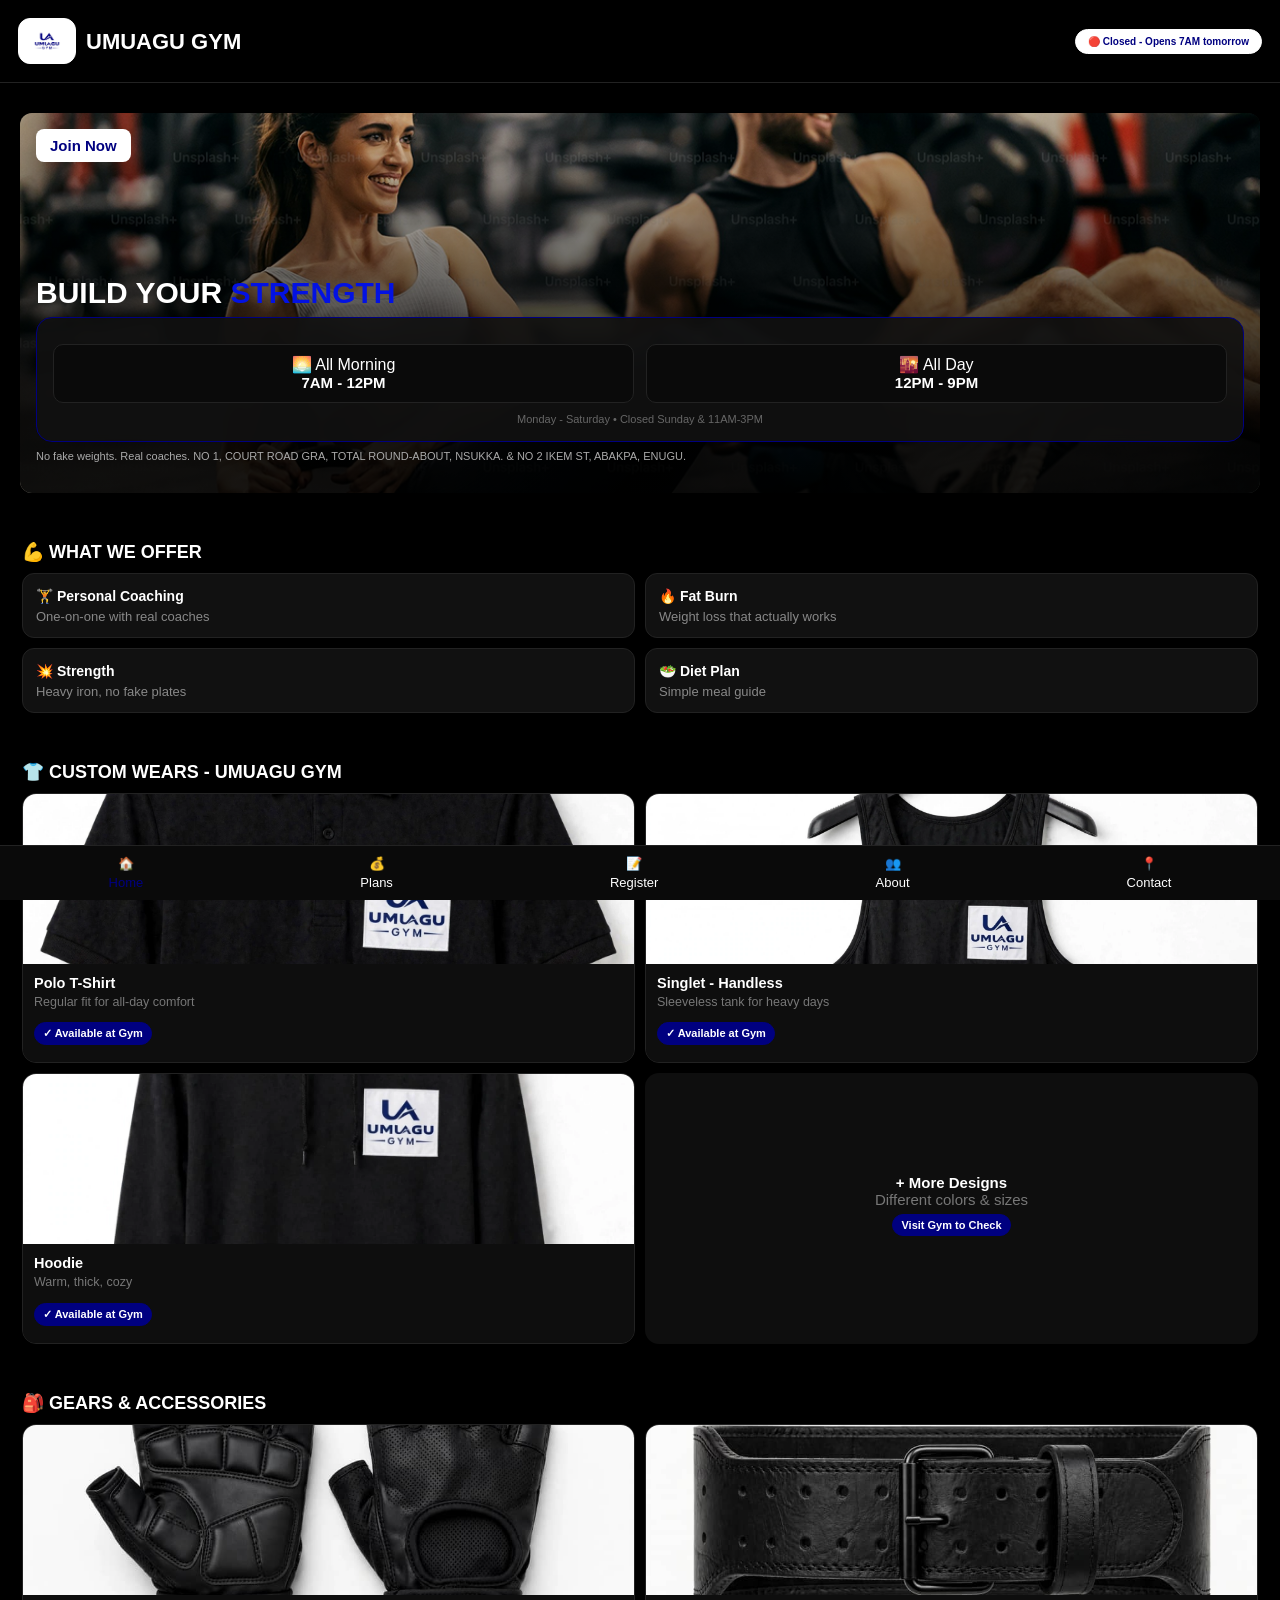
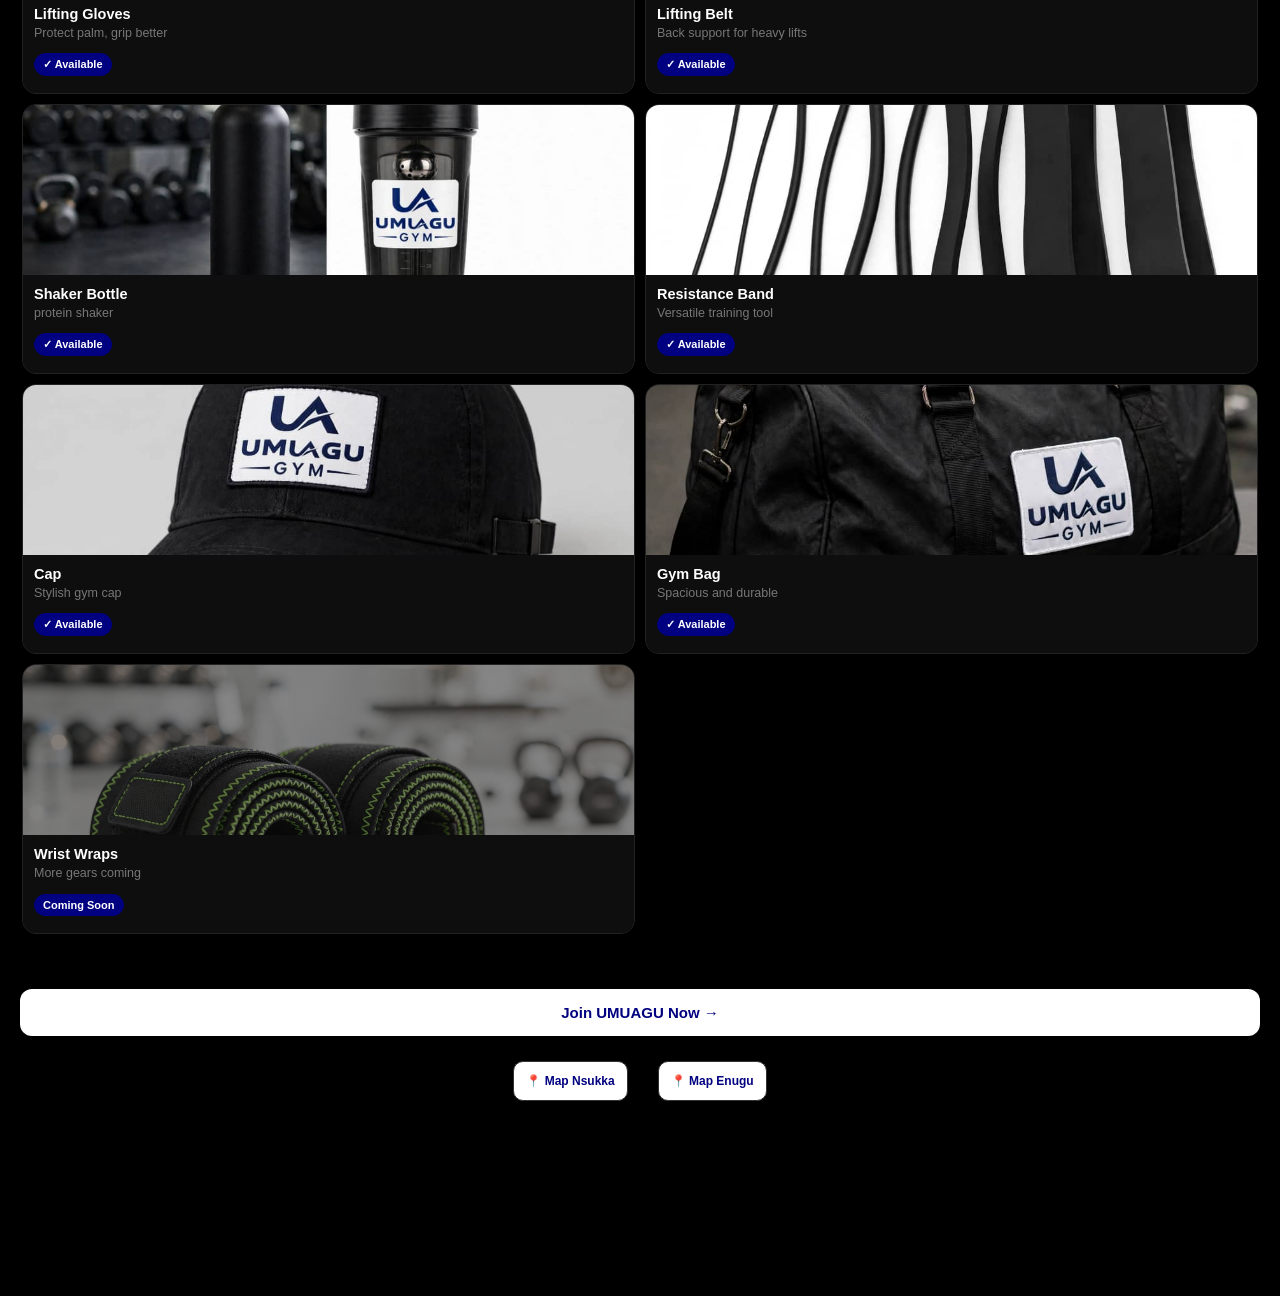
==== index.html @ 59342677 "html" ====
<!-- index.html -->

<!DOCTYPE html>
<html lang="en">
<head><meta charset="UTF-8"><meta name="viewport" content="width=device-width, initial-scale=1.0">
<title>UMUAGU GYM - Nsukka</title>
  <!-- Your own CSS - DON'T REMOVE IT -->
  <link rel="stylesheet" href="styles.css">

  <!-- This one is for the original logos - ADD THIS -->
  <link rel="stylesheet" href="https://cdnjs.cloudflare.com/ajax/libs/font-awesome/6.5.0/css/all.min.css">
</head>
<body>
<header><div style="display: flex; gap: 10px; flex-wrap: wrap;">
  <div class="logo">
    <img src="images/logo.png" alt="Umuagu Gym">
  </div>
  
  <h2 class="logo-text" style="margin-top: 11px;">UMUAGU GYM</h2>
 
  </div>
  <div id="openStatus" class="open-badge open">checking...</div>
</header>

<div id="home" class="page active">

  <div class="hero-old">
    <video autoplay muted loop playsinline poster="images/hero.png">
        <source src="images/hero.mp4"  type="video/mp4">
        Your browser does not support the video tag.
    </video>
    <div class="hero-overlay">
      <div class="top-bar">

        <button class="btn-join-small" onclick="showPage('register', document.querySelector(`.bottom-nav button[onclick*='register']`))">Join Now</button>
      </div>
      <div>
        <h1 style="font-size:30px;line-height:0.95;margin:0">BUILD YOUR <span style="color:#0312e2">STRENGTH</span></h1>
        <div class="card time-card" style="margin:10px 0 0 0;background:rgba(17,17,17,0.9);backdrop-filter:blur(4px)"><div class="time-row"><div>🌅 All Morning<br><b>7AM - 12PM</b></div><div>🌇 All Day<br><b>12PM - 9PM</b></div></div><div class="time-note">Monday - Saturday • Closed Sunday & 11AM-3PM</div></div>
        <p class="muted" style="font-size:11px;margin-top:8px;color:#aaa">No fake weights. Real coaches. NO 1, COURT ROAD GRA, TOTAL ROUND-ABOUT, NSUKKA. & NO 2 IKEM ST, ABAKPA, ENUGU.</p>
      </div>
    </div>
  </div>

  <div class="section">
    <h2>💪 WHAT WE OFFER</h2>
    <div class="offer-grid">
      <div class="offer-card"><b>🏋️ Personal Coaching</b><p>One-on-one with real coaches</p></div>
      <div class="offer-card"><b>🔥 Fat Burn</b><p>Weight loss that actually works</p></div>
      <div class="offer-card"><b>💥 Strength</b><p>Heavy iron, no fake plates</p></div>
      <div class="offer-card"><b>🥗 Diet Plan</b><p>Simple meal guide</p></div>
    </div>
  </div>

  <div class="section">
    <h2>👕 CUSTOM WEARS - UMUAGU GYM</h2>
    <div class="shop-grid">
      <div class="shop-card"><img src="images/polo.png"><div class="info"><b>Polo T-Shirt</b><p>Regular fit for all-day comfort</p><span class="badge">✓ Available at Gym</span></div></div>
      <div class="shop-card"><img src="images/singlet.png"><div class="info"><b>Singlet - Handless</b><p>Sleeveless tank for heavy days</p><span class="badge">✓ Available at Gym</span></div></div>
      <div class="shop-card"><img src="images/hoodie.png"><div class="info"><b>Hoodie</b><p>Warm, thick, cozy</p><span class="badge">✓ Available at Gym</span></div></div>
      <div class="shop-card-more" style="background:#0e0e0e;  border-radius: 14px !important; font-size: 15px !important;
  color: #777 !important; display:flex;align-items:center;justify-content:center"><div class="info" style="text-align:center"><b style="color:#fff">+ More Designs</b><p>Different colors & sizes</p><span class="badge">Visit Gym to Check</span></div></div>
    </div>
  </div>

  <div class="section">
    <h2>🎒 GEARS & ACCESSORIES</h2>
    <div class="shop-grid">
      <div class="shop-card"><img src="images/gloves.png"><div class="info"><b>Lifting Gloves</b><p>Protect palm, grip better</p><span class="badge">✓ Available</span></div></div>
      <div class="shop-card"><img src="images/belt.png"><div class="info"><b>Lifting Belt</b><p>Back support for heavy lifts</p><span class="badge">✓ Available</span></div></div>
      <div class="shop-card"><img src="images/shakers.png"><div class="info"><b>Shaker Bottle</b><p>protein shaker</p><span class="badge">✓ Available</span></div></div>
           <div class="shop-card"><img src="images/resistanceband.png"><div class="info"><b>Resistance Band</b><p>Versatile training tool</p><span class="badge">✓ Available</span></div></div>
           <div class="shop-card"><img src="images/cap.png"><div class="info"><b>Cap</b><p>Stylish gym cap</p><span class="badge">✓ Available</span></div></div>
           <div class="shop-card"><img src="images/bag.png"><div class="info"><b>Gym Bag</b><p>Spacious and durable</p><span class="badge">✓ Available</span></div></div>
      <div class="shop-card"><img src="images/band.png" style="opacity:0.5"><div class="info"><b>Wrist Wraps</b><p>More gears coming</p><span class="badge">Coming Soon</span></div></div>
    </div>
  </div>

  <div style="display:flex;flex-direction:column;gap:10px;margin:25px 0">
    <button class="btn" onclick="showPage('register', document.querySelector(`.bottom-nav button[onclick*='register']`))" style="width:100%;padding:15px;font-size:15px;border-radius:12px">Join UMUAGU Now →</button>
   <div style="display: flex; justify-content: center; gap: 30px;">
    <button href="https://maps.app.goo.gl/bZsiEr8pqobbHiCG6" target="_blank" style="background:#fff;border:1.5px solid #333;color:#000080;padding:12px;border-radius:10px;font-weight:700;text-decoration:none;text-align:center;font-size:12px">📍 Map Nsukka</button>
      <button href="https://maps.app.goo.gl/U7UKiQnFD1PCKkfg8" target="_blank" style="background:#fff;border:1.5px solid #333;color: #000080;;padding:12px;border-radius:10px;font-weight:700;text-decoration:none;text-align:center;font-size:12px">📍 Map Enugu</button>
  </div>
  </div>
</div>

<div id="plans" class="page">
 <h2>CHOOSE YOUR <span class="neon">PLAN</span></h2>
 <p class="muted-sm">Open 7AM-9PM daily</p>

 <!-- BRANCH TOGGLE -->
 <div style="display:flex;gap:8px;margin:10px 0">
   <button type="button" id="btnBranchNsukka" onclick="switchPlanBranch('Nsukka')" style="flex:1;padding:12px;border-radius:10px;border:1.5px solid #000080;background:#fff;color:#000080;font-weight:900">📍 NSUKKA</button>
   <button type="button" id="btnBranchEnugu" onclick="switchPlanBranch('Enugu')" style="flex:1;padding:12px;border-radius:10px;border:1.5px solid #333;background:#111;color:#fff;font-weight:900">📍 ENUGU</button>
 </div>

 <div id="planList"></div>
</div>

<div id="register" class="page">
  <h2 class="neon">GYM REGISTRATION</h2>
  <div class="card time-card small"><b>⏰ Open: 7AM-8PM Daily</b></div>
<form id="gymForm" onsubmit="return validateForm(event)" novalidate>
    <label>PROFILE PICTURE (Face) *</label>
    <div id="profileBox" style="border:2px dashed #333;border-radius:12px;padding:12px;text-align:center;background:#111">
  <div id="profileLabel" style="margin-bottom:8px;color:#aaa">📸 Profile Photo for ID Card</div>
  <img id="profilePreview" src="" style="display:none;width:90px;height:90px;border-radius:50%;object-fit:cover;border:2px solid #fff;margin:0 auto 10px">
  <video id="camPreview" autoplay playsinline style="display:none;width:100%;max-width:260px;border-radius:12px;margin:0 auto 10px"></video>
  <canvas id="camCanvas" style="display:none"></canvas>
  
  <div style="display:flex;gap:8px;justify-content:center;flex-wrap:wrap">
    <label for="profilePic" style="background:#222;border:1px solid #444;padding:8px 12px;border-radius:8px;cursor:pointer;font-size:13px;color:#fff">📁 Upload</label>
    <button type="button" id="btnOpenCam" onclick="openCamera()" style="background:#222;border:1px solid #444;padding:8px 12px;border-radius:8px;font-size:13px;color:#fff">📷 Camera</button>
    <button type="button" id="btnCapture" onclick="capturePhoto()" style="display:none;background:#fff;color:#000;padding:8px 12px;border-radius:8px;font-weight:800;border:none">✅ Capture</button>
    <button type="button" id="btnCloseCam" onclick="closeCamera()" style="display:none;background:#333;color:#fff;padding:8px 12px;border-radius:8px;border:none">✖ Close</button>
  </div>
  <div id="profileName" style="margin-top:8px;font-size:12px;color:#fff"></div>
  <input type="file" id="profilePic" accept="image/*" style="display:none" onchange="profilePicked(this)">
</div>
    <label>FULL NAME *</label><input type="text" id="fullName" placeholder="Alex Morgan" required>
    <label>PHONE (WhatsApp) *</label><input type="tel" id="phone" placeholder="081..." required>
    <label>EMAIL (for reminder) *</label><input type="email" id="email" placeholder="alex@gmail.com" required>
     <label>Branch *</label>
<select id="branch" required onchange="updatePlanOptions()"><option value="">Select branch</option><option>Nsukka</option><option>Enugu</option></select>
    
    <div id="profileName" style="color:#a6ff00;font-size:12px;margin-top:-10px;margin-bottom:14px"></div>
    <label>PREFERRED SESSION *</label>
    <select id="session" required><option value="">When will you train?</option><option>Morning 7AM-11AM</option><option>Evening 3PM-8PM</option><option>Anytime</option></select>
   <label>PLAN *</label>
<select id="planSelect" required onchange="selectedPlan=this.value; updateAmount()"><option value="">Select branch first</option></select>
    <label>GOAL *</label><textarea id="goal" placeholder="Build strength..." required></textarea>

    <label>PAYMENT METHOD *</label>
    <div class="pay-options">
      <label class="pay-card active" id="cardGym"><input type="radio" name="pay" value="later" checked onchange="togglePay()"><span>🏦</span><b>Pay at Gym</b><small>Cash at reception</small></label>
      <label class="pay-card" id="cardNow"><input type="radio" name="pay" value="now" onchange="togglePay()"><span>💳</span><b>Pay Immediately</b><small>Transfer & upload receipt</small></label>
    </div>


    <div id="payNowBox" style="display:none" class="card pay-box">
      <b style="color:#9aa0c0">Bank Details for Transfer</b><br>
      Bank: Moniepoint MFB<br>Account: 7060495410<br>Name: Solidbody Apparel Ltd<br>Amount: <span id="showAmount">Check Beside plan for Amount</span><br><br>
      <label>UPLOAD RECEIPT *</label>
      <div class="upload-area" onclick="document.getElementById('receipt').click()">
        <input type="file" id="receipt" accept="image/*,.pdf" hidden onchange="filePicked(this)">
        <div id="uploadLabel">📤 UPLOAD RECEIPT<br><small>JPG, PNG, PDF • Max 5MB</small></div>
      </div>
      <div id="fileName" style="color:#a6ff00;font-size:12px;margin-top:6px"></div>
    </div>

    <p id="errorMsg" style="display:none;color:#ff4d4d;font-size:13px">⚠️ Fill all fields oo</p>
    <button type="submit" class="btn">SUBMIT REGISTRATION</button>
    <p class="tiny">All fields must be filled to register</p>
  </form>
</div>


<div id="about" class="page">
  <h2 class="neon">ABOUT US</h2>

  <!-- HERO -->
  <div class="about-hero-full">
        <video autoplay muted loop playsinline poster="images/hero_member.png">
        <source src="images/group.mp4"  type="video/mp4">
        Your browser does not support the video tag.
    </video>
    <div class="about-hero-overlay">
      <h1>WE ARE NOT A <span>REGULAR GYM</span></h1>
      <p>Court Road GRA, Total Round-about, Nsukka. & Ikem St, Abakpa, Enugu, we built Umuagu with one rule: No fake weights, real results.</p>
    </div>
  </div>

  <!-- STORY + HOURS -->
  <div class="card time-card">
    <h3>🕒 OPENING HOURS</h3>
    <div class="time-row" style="margin-top:10px">
      <div><small>14 HOURS</small><br><b>7AM - 9PM</b></div>
    </div>
    <div class="time-note">Monday - Saturday • Closed Sunday </div>
  </div>

  <div class="card story-card" style="margin-top: 50px; margin-bottom: 50px;">
    <div class="label">01 / OUR STORY</div>
    <h3>WHY WE STARTED A GYM</h3>
    <p class="about-text">UMUAGU started 2021. We see that many gyms use fake plates, coaches press their phone during sessions. So we created our own corner - heavy iron, real coaches watchimg your form, community that push you. From student to businessman, everybody trains together.</p>
    <div class="about-mini-gallery">
      <img src="images/members2.png">
      <img src="images/members.png">
    </div>
  </div>

  <div class="hero-img">       <video autoplay muted loop playsinline poster="images/group.png">
        <source src="images/hero_member.mp4"  type="video/mp4">
        Your browser does not support the video tag.
    </video></div>

  <!-- STATS - people fit scroll -->
  <div class="stats-grid">
    <div class="stat-box"><b>50+</b><span>Active Members</span></div>
    <div class="stat-box"><b>4</b><span>Years Running</span></div>
    <div class="stat-box"><b>2</b><span>Real Coaches</span></div>
    <div class="stat-box"><b>100%</b><span>Real Plates Only</span></div>
  </div>

  <!-- WHAT MAKES US DIFFERENT -->
  <div class="card dark">
    <div class="label">02 / WHY PEOPLE TRUST US</div>
    <h3>WHAT MAKES UMUAGU DIFFERENT</h3>
    <div class="diff-grid">
      <div class="diff"><b>🏋️ No Fake Weights</b><p>All KGs are real KGs. What you lift is what you lift.</p></div>
      <div class="diff"><b>👊 Real Coaching</b><p>Coach pay attention to you and what you need.</p></div>
      <div class="diff"><b>⏰ Built for Hustlers</b><p>Morning to Evening sessions, Anytime.</p></div>
      <div class="diff"><b>👕 Community</b><p>We do things together.</p></div>
    </div>
  </div>

  <!-- COACHING SECTION -->
  <div class="card">
    <div class="label">03 / COACHING</div>
    <h3>COACHES WEY DEY FOR YOU</h3>
    <p class="about-text"> One-on-one guidance, fat burn plan, strength plan, diet guide that follow Nsukka / Enugu food - not imported diet you wouldnt be able to afford.</p>
    <div class="coach-tags"><span>Personal Coaching</span><span>Fat Loss</span><span>Strength</span><span>Diet Plan</span></div>
  </div>

  <!-- CORE VALUES & MISSION -->
  <div class="card dark">
    <div class="label">04 / CORE VALUES & MISSION</div>
    <h3>MAKE YOU THE BEST VERSION OF YOURSELF</h3>
    <p class="about-text light">Our mission is not to be biggest gym for Nigeria. It is to make every person that enters Umuagu to go stronger, disciplined - body and mindset. Discipline. Real Work. No Excuse.</p>
    <div class="values">
      <div><b>01</b> Discipline</div>
      <div><b>02</b> Real Work</div>
      <div><b>03</b> Brotherhood</div>
    </div>
    <button class="btn-join-about" onclick="showPage('register', document.querySelector(`.bottom-nav button[onclick*='register']`))">Join Umuagu Now →</button>
  </div>

  <div style="display: flex; justify-content: center; gap: 30px;">
    <a href="https://maps.app.goo.gl/bZsiEr8pqobbHiCG6" target="_blank" class="map-btn">📍MAP Nsukka</a>
     <a href="https://maps.app.goo.gl/U7UKiQnFD1PCKkfg8" target="_blank" class="map-btn">📍MAP Enugu</a>
  </div>
</div>

<div id="contact" class="page">
  <h2 class="neon">CONTACT US</h2>
  
  <div class="card time-card">
    <h3>📍 Visit Us</h3>
    <p>NO 1, COURT ROAD GRA, TOTAL ROUND-ABOUT, NSUKKA  & NO 2 IKEM ST, ABAKPA, ENUGU</p>
    <div class="time-row">
      <div>🌅 <b>7AM-8PM</b></div>
      <div><b>Excluding Sundays</b></div>
    </div>
  </div>

  <!-- ALL CONTACT + SOCIALS - BIG SQUARE BOXES -->
  <div class="socials-section">
    <div class="social-grid">

      <!-- CALL - Main Call Logo -->
      <a href="tel:09015652929" class="social-box call">
        <i class="fa-solid fa-phone"></i>
        <span>CALL</span>
      </a>

      <!-- WHATSAPP - Main WhatsApp Logo -->
      <a href="https://wa.me/09015652929" target="_blank" class="social-box whatsapp">
        <i class="fa-brands fa-whatsapp"></i>
        <span>WHATSAPP</span>
      </a>

      <!-- FACEBOOK - Main Facebook Logo -->
      <a href="https://www.facebook.com/share/1CK9Y1FRqJ/?mibextid=wwXIfr" target="_blank" class="social-box facebook">
        <i class="fa-brands fa-facebook-f"></i>
        <span>FACEBOOK</span>
      </a>

      <!-- INSTAGRAM - Main Instagram Logo -->
      <a href="https://www.instagram.com/umuagu_gym?dlrf=YWpmN2luNGhlZ2V6&utm_source=qr" target="_blank" class="social-box instagram">
        <i class="fa-brands fa-instagram"></i>
        <span>INSTAGRAM</span>
      </a>

      <!-- TIKTOK - Main TikTok Logo -->
      <a href="https://www.tiktok.com/@umuagu.gym?_r=1&_t=ZG-9B6dTLWcpQP" target="_blank" class="social-box tiktok">
        <i class="fa-brands fa-tiktok"></i>
        <span>TIKTOK</span>
      </a>

      <!-- YOUTUBE - Main Youtube Logo -->
      <a href="https://www.threads.com/@umuagu_gym?igshid=NTc4MTIwNjQ2YQ==" target="_blank" class="social-box youtube">
        <i class="fa-brands fa-threads"></i>
        <span>THREADS</span>
      </a>

      <!-- MAP - Main Map Logo -->
      <a href="https://maps.app.goo.gl/bZsiEr8pqobbHiCG6" target="_blank" class="social-box map">
        <i class="fa-solid fa-location-dot"></i>
        <span>MAP NSUKKA</span>
      </a>

      <a href="https://maps.app.goo.gl/U7UKiQnFD1PCKkfg8" target="_blank" class="social-box map">
        <i class="fa-solid fa-location-dot"></i>
        <span>MAP ENUGU</span>
      </a>
    </div>
  </div>

</div>

<div class="bottom-nav">
  <button class="active" onclick="showPage('home',this)">🏠<span>Home</span></button>
  <button onclick="showPage('plans',this)">💰<span>Plans</span></button>
  <button onclick="showPage('register',this)">📝<span>Register</span></button>
  <button onclick="showPage('about',this)">👥<span>About</span></button>
  <button onclick="showPage('contact',this)">📍<span>Contact</span></button>
</div>
<script src="script.js"></script>
</body>
</html>
---- styles.css ----
/* styles.css - UMUAGU GYM - BLUE LOGO THEME */

:root{
  --bg:#000000;
  --card:#111111;
  --logo-blue:#000080;
  --neon:#000080;
  --neon-dark:#000060; 
  --neon-glow: rgba(0, 0, 128, 0.3);
  --text:#ffffff;
  --muted:#9aa0c0;
  --btn-bg:#ffffff;
  --btn-text:#000080;
}
*{margin:0;padding:0;box-sizing:border-box;font-family:Inter,sans-serif}
body{background:var(--bg);color:var(--text);padding-bottom:80px}
header{padding:18px;display:flex;justify-content:space-between;align-items:center;position:sticky;top:0;background:var(--bg);z-index:10;border-bottom:1px solid #222}
.logo-text{font-weight:900;color:var(--text);font-size:22px}
.logo{
  display:flex;
  align-items:center;
  background:#ffffff;
  padding:6px 12px;
  border-radius:12px;
  border:1px solid #ffffff;
}
.logo img{
  height:32px;
  width:auto;
  display:block;
  object-fit:contain;
}
.open-badge{
  font-size:10px;
  font-weight:800;
  padding:6px 12px;
  border-radius:20px;
  background:#ffffff !important;
  border:1px solid #ffffff !important;
  color:var(--logo-blue) !important;
}
.open-badge.open{color:var(--logo-blue) !important;border-color:#ffffff !important;background:#ffffff !important}
.open-badge.closed{color:#ff4d4d !important;border-color:#ffffff !important;background:#ffffff !important}
.neon{color:var(--text)}.muted{color:var(--muted);font-size:14px;margin-bottom:15px}.muted-sm{color:var(--muted);font-size:13px;margin-bottom:15px}
.page{display:none;padding:20px;animation:fade.3s}.page.active{display:block}
.hero h1{font-size:42px;font-weight:900;margin:20px 0 10px}.hero h1 span{color:var(--logo-blue)}
.small-neon{color:var(--logo-blue);font-size:12px;letter-spacing:2px;font-weight:700}
.hero-img{width:100%;height:220px;border-radius:16px;overflow:hidden;margin:15px 0;border:1px solid #222}.hero-img img{width:100%;height:100%;object-fit:cover}
.btn{
  display:block;
  width:100%;
  background:var(--btn-bg) !important;
  color:var(--btn-text) !important;
  padding:16px;
  text-align:center;
  border-radius:12px;
  font-weight:800;
  text-decoration:none;
  margin:15px 0;
  border:none;
  font-size:16px;
  cursor:pointer
}
.btn.outline{background:transparent !important;border:1.5px solid var(--logo-blue) !important;color:var(--logo-blue) !important}
.card{background:var(--card);border-radius:16px;padding:16px;margin:12px 0;border:1px solid #222}
.time-card{border:1.5px solid var(--logo-blue);background:#0a0a1a}.time-card.small{padding:12px;font-size:13px}
.time-row{display:flex;justify-content:space-between;gap:10px;text-align:center}.time-row div{flex:1;background:#1a1e26;padding:10px;border-radius:10px}
.time-note{text-align:center;color:var(--muted);font-size:11px;margin-top:10px}
.price{font-size:22px;font-weight:800;color:var(--muted);margin:8px 0}.badge{background:#ffffff;color:var(--logo-blue);font-size:10px;padding:3px 8px;border-radius:20px;font-weight:800;display:inline-block;margin-bottom:6px}
.plan-card{border:1.5px solid #2a2e38;cursor:pointer}.plan-card.selected{border-color:var(--logo-blue);box-shadow:0 0 15px var(--neon-glow)}
input,select,textarea{width:100%;background:#0f1115;border:1.5px solid #2a2e38;border-radius:12px;padding:14px;color:#fff;margin:8px 0 14px;outline:none}
input:focus,select:focus,textarea:focus{border-color:var(--logo-blue)} label{font-size:12px;color:var(--muted);font-weight:600}
.pay-options{display:flex;gap:10px;margin:8px 0 14px}
.pay-card{flex:1;background:#1a1e26;border:1.5px solid #2a2e38;border-radius:12px;padding:14px;cursor:pointer;display:flex;flex-direction:column;gap:4px}
.pay-card b{color:#fff;font-size:14px}.pay-card.active{border-color:var(--logo-blue);background:#0a0a1a;box-shadow:0 0 10px var(--neon-glow)}
.pay-card input{display:none}
.pay-box{border:1.5px solid var(--logo-blue);background:#0a0a1a}
.upload-area{border:2px dashed var(--logo-blue);border-radius:12px;padding:18px;text-align:center;cursor:pointer;background:#0f1115}
.tiny{text-align:center;color:var(--muted);font-size:11px}.about-text{color:var(--muted);font-size:13px}
.bottom-nav{position:fixed;bottom:0;left:0;right:0;background:#0a0a0a;border-top:1px solid #222;display:flex;justify-content:space-around;padding:10px 0}
.bottom-nav button{background:none;border:none;color:var(--TEXT);font-size:13px;display:flex;flex-direction:column;align-items:center;gap:4px}
.bottom-nav button.active{color:var(--logo-blue)}
@keyframes fade{from{opacity:0;transform:translateY(10px)}to{opacity:1;transform:translateY(0)}}

/* ===== ADDED ONLY FOR NEW PROFILE + ADMIN CONTROLS ===== */
.upload-area img{max-width:80px;max-height:80px;border-radius:50%;object-fit:cover;border:2px solid var(--logo-blue);margin-bottom:6px}
#profileName,#fileName{font-weight:700}
.days-control{display:flex;align-items:center;gap:6px;background:#111;border:1px solid #333;border-radius:10px;padding:6px;margin:8px 0}
.days-control input{width:70px;text-align:center;background:#000;color:var(--logo-blue);font-weight:900;border:1px solid #333;border-radius:8px;padding:8px;margin:0}
.days-control button{width:36px;height:36px;border-radius:8px;border:none;font-weight:900;cursor:pointer;background:#222;color:#fff}
.icon-btn{width:36px;height:36px;border-radius:8px;border:1px solid #333;background:#111;color:#fff;cursor:pointer;font-size:16px}

/* ===== YOUR OLD FIXES BELOW - UPDATED TO BLUE ===== */
.bottom-nav{position:fixed !important;bottom:0 !important;left:0 !important;right:0 !important;width:100% !important;z-index:9999 !important;background:#0a0a0a !important;border-top:1px solid #222 !important}
#home{padding-bottom:90px !important;overflow-x:hidden !important}
#home .hero-old {
  width: 100%;
  height: 100vh; /* or your old hero height */
  overflow: hidden;
  position: relative;
}

#home.hero-old video {
  width: 100%;
  height: 100%;
  object-fit: cover; /* makes video cover like background-image */
}
#home .hero-old{
  position:relative !important;
  width:100% !important;
  height:380px !important;
  border-radius:12px !important;
  overflow:hidden !important;
  background:#111 !important;
  margin:10px 0 !important
}

/* change BOTH img and video */
#home .hero-old > img,
#home .hero-old > video{
  width:100% !important;
  height:100% !important; /* fill the 380px container */
  object-fit:cover !important;
  object-position:center center !important; /* top center cuts your gym video */
  display:block !important;
  position:absolute !important; /* this makes it fill the background */
  top:0 !important;
  left:0 !important;
  z-index:0 !important;
}
#home .hero-overlay{position:absolute !important;inset:0 !important;background:linear-gradient(to bottom, rgba(0,0,0,0.1) 0%, rgba(0,0,0,0.9) 80%) !important;padding:16px !important;display:flex !important;flex-direction:column !important;justify-content:space-between !important}
#home .top-bar{display:flex !important;justify-content:space-between !important;align-items:center !important}
#home .btn-join-small{background:#ffffff !important;color:var(--logo-blue) !important;border:none !important;padding:8px 14px !important;border-radius:8px !important;font-weight:900 !important;font-size:15px !important}
#home .section{margin:40px 0 !important;padding:8px 2px 0 2px !important}
#home .section h2{color:var(--text) !important;font-size:18px !important;font-weight:900 !important;margin-bottom:10px !important}
#home .offer-grid{display:grid !important;grid-template-columns:1fr 1fr !important;gap:10px !important}
#home .offer-card{background:#111 !important;border:1px solid #222 !important;border-radius:12px !important;padding:13px !important}
#home .offer-card b{font-size:14px !important;color:#fff !important}
#home .offer-card p{font-size:13px !important;color:#888 !important;margin-top:4px !important}
#home .shop-grid{display:grid !important;grid-template-columns:1fr 1fr !important;gap:10px !important}
#home .shop-card{background:#111 !important;border:1px solid #222 !important;border-radius:14px !important;overflow:hidden !important;display:flex !important;flex-direction:column !important}
#home .shop-card .info{padding:11px !important;flex:1 !important}
#home .shop-card .info b{font-size:14.5px !important;display:block !important;color:#fff !important}
#home .shop-card .info p{font-size:12.5px !important;color:#777 !important;margin-top:3px !important;line-height:1.3 !important}
#home .badge{display:inline-block !important;background:var(--logo-blue) !important;color:var(--text) !important;border:1px solid var(--logo-blue) !important;padding:4px 8px !important;border-radius:20px !important;font-size:11px !important;font-weight:800 !important;margin-top:6px !important}
#about{padding-bottom:95px !important;overflow-x:hidden !important}
#about h2.neon{color:var(--text) !important;font-size:24px !important;font-weight:900 !important;margin:10px 0 16px 0 !important}
#about .card{background:#111 !important;border:1px solid #222 !important;border-radius:16px !important;padding:18px !important;margin:18px 0 !important}
#about .card.dark{background:linear-gradient(135deg,#111,#0a0a1a) !important;border:1px solid rgba(0,0,128,0.18) !important}
#about .card h3{font-size:14px !important;font-weight:900 !important;color:#fff !important;margin-bottom:8px !important;letter-spacing:0.3px !important}
#about .about-text{font-size:14.5px !important;line-height:1.7 !important;color:#888 !important}
#about .about-text.light{color:#aaa !important}
#about .label{font-size:10.5px !important;font-weight:900 !important;letter-spacing:1.5px !important;color:var(--muted)!important;margin-bottom:10px !important}
.about-hero-full{position:relative;height:360px;border-radius:16px;overflow:hidden;margin:12px 0 20px 0;background:#111;border:1px solid #222}
.about-hero-full img{width:100% !important;height:360px !important;object-fit:cover !important;object-position:top !important;display:block !important}
.about-hero-overlay{position:absolute;inset:0;background:linear-gradient(to top, rgba(0,0,0,0.95) 25%, rgba(0,0,0,0.15) 70%);padding:20px;display:flex;flex-direction:column;justify-content:flex-end}
.about-hero-overlay .eyebrow{color:var(--logo-blue);font-size:10.5px;font-weight:900;letter-spacing:2px}
.about-hero-overlay h1{font-size:28px !important;line-height:0.95;color:#fff;font-weight:900;margin:6px 0}
.about-hero-overlay h1 span{color:var(--logo-blue)}
.about-hero-overlay p{font-size:13px;color:#ccc;line-height:1.4;margin-top:6px}
#about .time-card{background:linear-gradient(135deg,#111,#0a0a1a) !important;border:1px solid rgba(0,0,128,0.22) !important;position:relative !important}
#about .time-card::before{content:"";position:absolute;top:0;left:0;width:3px;height:100%;background:var(--logo-blue)}
.time-row{display:flex;justify-content:space-between;gap:12px}
.time-row div{background:#0a0a0a;border:1px solid #222;border-radius:10px;padding:10px 14px;flex:1;text-align:center}
.time-row small{color:#666;font-size:10.5px;text-transform:uppercase;letter-spacing:1px}
.time-row b{color:#fff;font-size:15px;font-weight:900}
.time-note{font-size:11px;color:#666;margin-top:10px;text-align:center}
.about-mini-gallery{display:grid;grid-template-columns:1fr 1fr;gap:10px;margin-top:14px}
.about-mini-gallery img{width:100% !important;height:110px !important;object-fit:contain !important;background:#0a0a0a;border:1px solid #222;border-radius:12px;padding:10px;display:block !important}
.about-mini-gallery.three{grid-template-columns:1fr 1fr 1fr}
.about-mini-gallery.three img{height:90px !important}
.hero-img{width:100% !important;height:300px !important;border-radius:16px !important;overflow:hidden !important;margin:18px 0 !important;background:#111 !important;border:1px solid #222 !important}
.hero-img img{width:100% !important;height:300px !important;object-fit:cover !important;display:block !important}
.stats-grid{display:grid;grid-template-columns:1fr 1fr 1fr 1fr;gap:8px;background:#111;border:1px solid #222;border-radius:14px;padding:14px;margin:10px 0}
.stat-box{text-align:center}
.stat-box b{display:block;font-size:20px;color:var(--text);font-weight:900}
.stat-box span{font-size:10.5px;color:#777;line-height:1.2;display:block;margin-top:2px}
.diff-grid{display:grid;gap:14px;margin-top:12px}
.diff b{font-size:14px;color:#fff;display:block}
.diff p{font-size:13px;color:#777;margin-top:3px;line-height:1.4}
.coach-tags{display:flex;flex-wrap:wrap;gap:6px;margin-top:12px}
.coach-tags span{background:var(--logo-blue);border:1px solid rgba(0,0,128,0.3);color:var(--text);padding:5px 10px;border-radius:20px;font-size:11px;font-weight:800}
.values{display:flex;gap:10px;margin-top:14px}
.values div{background:#0a0a0a;border:1px solid #222;border-radius:10px;padding:10px 12px;flex:1;font-size:13px;font-weight:800;color:#fff;text-align:center}
.values div b{display:block;color:var(--muted);font-size:14px;margin-bottom:2px}
.btn-join-about{width:100%;margin-top:16px;padding:14px;border-radius:12px;background:#ffffff;color:var(--logo-blue);font-weight:900;border:none;font-size:14px}
.map-btn{background:#ffffff !important;border:none !important;color:var(--logo-blue) !important;padding:14px 28px !important;border-radius:12px !important;font-weight:900 !important;font-size:13px !important;text-decoration:none !important;display:inline-flex !important;align-items:center !important;gap:6px !important;margin-top:10px !important;box-shadow:0 4px 15px rgba(0,0,128,0.2) !important}
.about-hero-full{
  width: 100%;
  height: 100vh; /* or your old hero height */
  overflow: hidden;
  position: relative;
}

.about-hero-full video {
  width: 100%;
  height: 100%;
  object-fit: cover; /* makes video cover like background-image */
}
.about-hero-full{
  position:relative !important;
  width:100% !important;
  height:380px !important;
  border-radius:12px !important;
  overflow:hidden !important;
  background:#111 !important;
  margin:10px 0 !important
}

/* change BOTH img and video */
.about-hero-full > img,
.about-hero-full > video{
  width:100% !important;
  height:100% !important; /* fill the 380px container */
  object-fit:cover !important;
  object-position:center center !important; /* top center cuts your gym video */
  display:block !important;
  position:absolute !important; /* this makes it fill the background */
  top:0 !important;
  left:0 !important;
  z-index:0 !important;
}
.about-mini-gallery{width:100% !important;display:grid !important;grid-template-columns:1fr 1fr !important;gap:12px !important}
.about-mini-gallery img{width:100% !important;height:auto !important;aspect-ratio:1/1 !important;object-fit:cover !important;object-position:top center !important;border-radius:12px !important}
.about-mini-gallery.three{grid-template-columns:1fr 1fr 1fr !important}
.about-mini-gallery.three img{height:auto !important;object-position:top center !important}
.hero-img{width:100% !important;height:auto !important;aspect-ratio:16/9 !important;overflow:hidden !important}
.hero-img img{width:100% !important;height:100% !important;object-fit:cover !important;object-position:center !important}
@media (max-width:600px){.about-hero-full{aspect-ratio:4/3 !important}.about-mini-gallery.three{grid-template-columns:1fr !important}.about-mini-gallery.three img{aspect-ratio:4/3 !important}}
.card.story-card{width:100% !important;max-width:100% !important}
.shop-grid{display:grid;grid-template-columns:1fr 1fr;gap:12px}
.shop-card{background:#0e0e0e;border-radius:14px !important;overflow:hidden;border:1px solid #1a1a1a}
.shop-card img{width:100% !important;height:170px !important;object-fit:cover !important;object-position:center !important;display:block;background:#fff}
.shop-card .info{padding:10px 10px 12px 10px;background:#0e0e0e}
.shop-card .info b{font-size:13px;color:#fff}
.shop-card .info p{font-size:11px;color:#777;margin:3px 0 6px 0}
#about .card.time-card{margin-bottom:50px !important}
#about .card.story-card{margin-top:50px !important;margin-bottom:60px !important}
#about .hero-img{
  width: 100%;
  height: 100vh; /* or your old hero height */
  overflow: hidden;
  position: relative;
}

#about .hero-img video {
  width: 100%;
  height: 100%;
  object-fit: cover; /* makes video cover like background-image */
}
#about .hero-img{
  position:relative !important;
  width:100% !important;
  height:380px !important;
  border-radius:12px !important;
  overflow:hidden !important;
  background:#111 !important;
  margin:10px 0 !important
}

/* change BOTH img and video */
#about .hero-img > img,
#about .hero-img > video{
  width:100% !important;
  height:100% !important; /* fill the 380px container */
  object-fit:cover !important;
  object-position:center center !important; /* top center cuts your gym video */
  display:block !important;
  position:absolute !important; /* this makes it fill the background */
  top:0 !important;
  left:0 !important;
  z-index:0 !important;
}
#about .stats-grid{margin-top:10px !important;margin-bottom:30px !important}
#about .card.dark{margin-top:50px !important}
#about .card:has(.coach-tags){margin-top:50px !important}
#about .card:has(.values){margin-top:50px !important}
*{box-sizing:border-box}
.time-row{margin-top:10px;display:flex;justify-content:space-between}
.socials-section{margin-top:25px;width:100%;max-width:500px;margin-left:auto;margin-right:auto}
.social-grid{display:flex;flex-wrap:wrap;justify-content:center;gap:14px}
.social-box{width:110px;height:110px;border-radius:18px;display:flex;flex-direction:column;align-items:center;justify-content:center;text-decoration:none;color:white;flex-shrink:0}
.social-box.call{background:#ffffff;color:var(--logo-blue)}
.social-box.whatsapp{background:#25D366}
.social-box.facebook{background:#1877F2}
.social-box.instagram{background:linear-gradient(45deg, #feda75, #fa7e1e, #d62976, #962fbf, #4f5bd5)}
.social-box.tiktok{background:#000;border:1.5px solid #333}
.social-box.youtube{background:linear-gradient(45deg, #feda75, #fa7e1e, #d62976, #962fbf, #4f5bd5)}
.social-box.map{background:#ffffff;color:var(--logo-blue)}
.social-box i{font-size:36px;margin-bottom:6px}
.social-box span{font-size:11px;font-weight:900}
@media (max-width:380px){.social-box{width:90px;height:90px}.social-grid{gap:10px}}
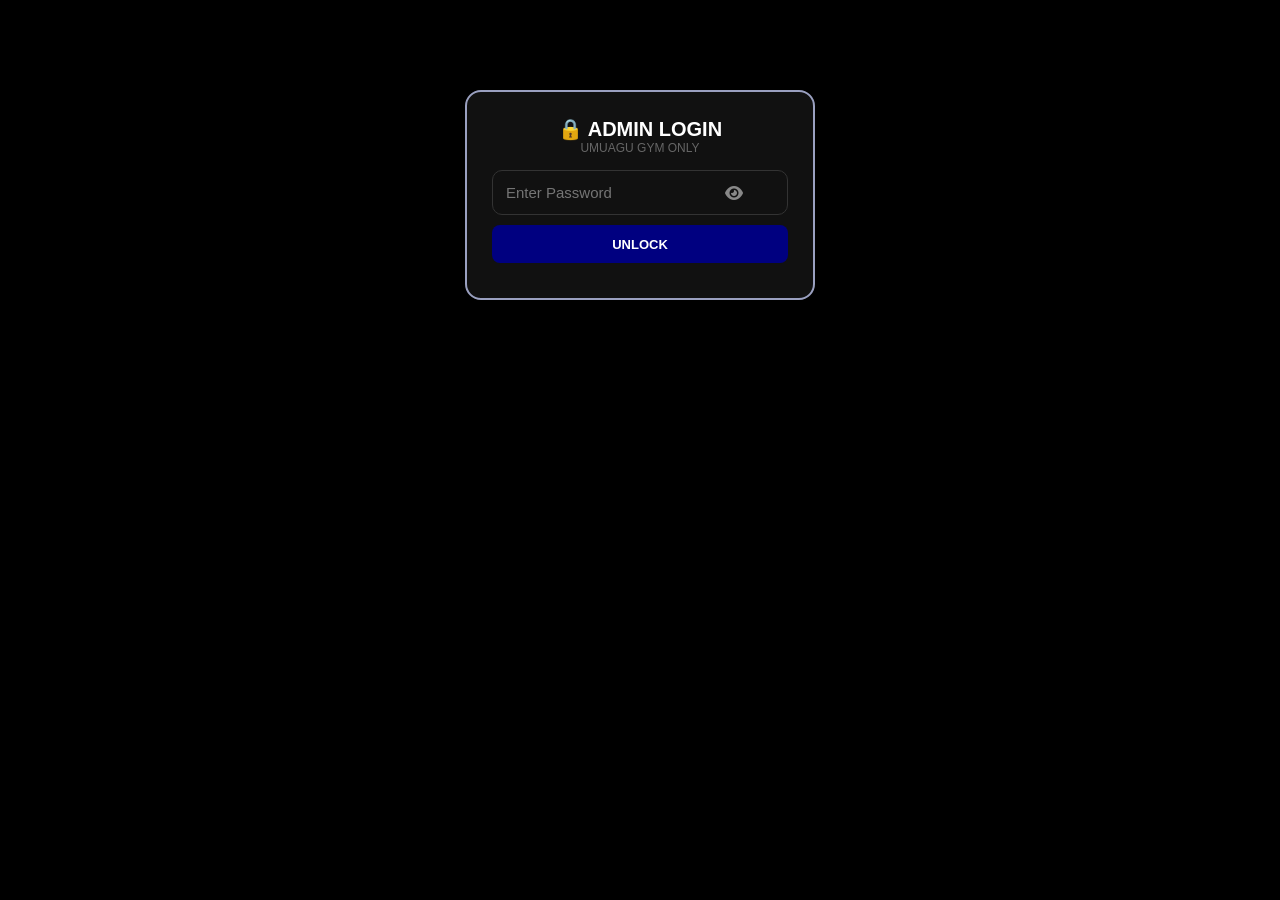
==== commit fab71fcb: "html" ====
--- a/index.html
+++ b/index.html
@@ -1,321 +1,854 @@
-<!-- index.html -->
-
 <!DOCTYPE html>
 <html lang="en">
-<head><meta charset="UTF-8"><meta name="viewport" content="width=device-width, initial-scale=1.0">
-<title>UMUAGU GYM - Nsukka</title>
-  <!-- Your own CSS - DON'T REMOVE IT -->
-  <link rel="stylesheet" href="styles.css">
-
-  <!-- This one is for the original logos - ADD THIS -->
-  <link rel="stylesheet" href="https://cdnjs.cloudflare.com/ajax/libs/font-awesome/6.5.0/css/all.min.css">
+<head>
+<meta charset="UTF-8"><meta name="viewport" content="width=device-width, initial-scale=1.0"><title>UMUAGU GYM ADMIN</title>
+<link rel="stylesheet" href="https://cdnjs.cloudflare.com/ajax/libs/font-awesome/6.5.0/css/all.min.css">
+<script src="https://cdnjs.cloudflare.com/ajax/libs/html2canvas/1.4.1/html2canvas.min.js"></script>
+<style>
+*{margin:0;padding:0;box-sizing:border-box;font-family:Arial,sans-serif}body{background:#000;color:#9AA0C0;padding:10px}h1{color:#9AA0C0;text-align:center;margin-top:8px;font-size:21px}h2{margin-top:20px;font-size:16px}#loginBox{max-width:350px;margin:80px auto;background:#111;padding:25px;border-radius:16px;border:2px solid #9AA0C0;text-align:center}#dashboard{display:none}.search{width:100%;padding:13px;border-radius:10px;background:#111;border:1px solid #333;color:#9AA0C0;margin:10px 0 5px 0;font-size:15px}.stats{display:grid;grid-template-columns:1fr 1fr 1fr;gap:8px;margin:10px 0}.card-stat{background:#111;border:1px solid #333;padding:12px;border-radius:10px;text-align:center;font-size:13px}.card-stat b{color:#9AA0C0;font-size:18px;display:block;margin-top:3px}
+/* FIXED - SCROLL LEFT-RIGHT + UP-DOWN - NO CUTTING */
+.table-wrap{
+  margin-top:10px;
+  max-height:420px;
+  overflow:auto; /* scroll both ways */
+  -webkit-overflow-scrolling:touch;
+  border:1px solid #222;
+  border-radius:12px;
+  background:#111;
+  width:100%;
+}
+.table-wrap::-webkit-scrollbar{height:8px;width:8px}
+.table-wrap::-webkit-scrollbar-thumb{background:#9AA0C0;border-radius:10px}
+.table-wrap::-webkit-scrollbar-track{background:#111}
+table{
+  width:100%;
+  border-collapse:collapse;
+  font-size:14.5px;
+  table-layout:auto;
+  min-width:950px; /* bigger so Branch + Phone no cut */
+}
+th{
+  background:#9AA0C0;
+  color:#000;
+  padding:12px 10px;
+  text-align:left;
+  font-size:12.5px;
+  position:sticky;
+  top:0;
+  z-index:5;
+  white-space:nowrap;
+  font-weight:900;
+}
+td{
+  padding:12px 10px;
+  border-bottom:1px solid #222;
+  text-align:left;
+  font-size:14.5px;
+  vertical-align:middle;
+  line-height:1.4;
+  white-space:nowrap; /* NO CUT - make e full */
+  word-break:normal;
+}
+td small{
+  font-size:11.5px;
+  white-space:nowrap;
+}
+td small{font-size:11.5px}
+.count{display:inline-block;padding:3px 9px;border-radius:20px;font-weight:800;margin-left:6px;font-size:11px}.btn{border:none;padding:10px 12px;border-radius:8px;font-weight:900;cursor:pointer;font-size:13px;min-height:38px}.btn-green{background:#9AA0C0;color:#000;width:100%}.btn-wa{background:#9AA0C0;color:#000;padding:8px 12px;border-radius:7px;text-decoration:none;font-size:12px;font-weight:800;white-space:nowrap;min-height:36px;display:inline-flex;align-items:center}.btn-paid{background:orange;color:#000;padding:8px 12px;border-radius:7px;font-size:12.5px;font-weight:800;cursor:pointer;border:none;white-space:nowrap;min-height:36px}#addBox{display:none;position:fixed;top:0;left:0;right:0;bottom:0;background:rgba(0,0,0,0.9);z-index:99;padding:15px;overflow:auto}#addBox .inner{max-width:400px;margin:30px auto;background:#111;border:2px solid #9AA0C0;padding:20px;border-radius:16px}#addBox input,#addBox select{width:100%;padding:12px;margin:6px 0;border-radius:8px;background:#000;border:1px solid #333;color:#9AA0C0;font-size:14px}#searchInfo{font-size:12.5px;color:#9AA0C0;margin-left:5px}.btn-cancel{background:#ff3333;color:#9AA0C0;padding:8px 10px;border-radius:7px;font-size:11px;font-weight:800;cursor:pointer;border:none;margin-left:4px;min-height:36px}
+.days-control{
+  display:flex;
+  align-items:center;
+  gap:4px;
+  background:#1a1a1a;
+  border:1px solid #333;
+  border-radius:9px;
+  padding:4px 6px;
+  width:fit-content;
+  max-width:100%;
+}
+.days-control input{
+  width:46px !important;
+  min-width:46px !important;
+  max-width:46px !important;
+  height:36px;
+  text-align:center;
+  background:#000;
+  color:#9AA0C0;
+  font-weight:800;
+  border:1px solid #444;
+  border-radius:6px;
+  font-size:15px;
+  padding:0;
+}
+.days-control button{
+  width:32px;
+  height:36px;
+  border-radius:6px;
+  border:1px solid #333;
+  background:#222;
+  color:#9AA0C0;
+  font-size:13px;
+  font-weight:800;
+  cursor:pointer;
+  flex-shrink:0;
+}
+.btn-green{background-color: #000080; color: #FFF;}
+.days-control , .days-control button:last-child{
+  width:auto !important;
+  padding:0 10px;
+  background:#9AA0C0;
+  color:#000;
+  font-weight:900;
+  font-size:13px;
+  border:none;
+}
+.icon-btn{width:38px;height:38px;border-radius:8px;border:1px solid #333;background:#111;color:#9AA0C0;cursor:pointer;font-size:16px;flex-shrink:0}
+#receiptModal{display:none;position:fixed;top:0;left:0;right:0;bottom:0;background:rgba(0,0,0,0.95);z-index:200;padding:15px;overflow:auto;align-items:center;justify-content:center}
+#receiptModal .inner{max-width:500px;width:100%;margin:20px auto;background:#111;border:2px solid #9AA0C0;border-radius:16px;padding:15px}
+#receiptModal img,#receiptModal iframe{width:100%;max-height:80vh;border-radius:12px;background:#000}
+input[type=number]::-webkit-outer-spin-button,input[type=number]::-webkit-inner-spin-button{-webkit-appearance:none;margin:0}input[type=number]{-moz-appearance:textfield;appearance:textfield}
+.pass-wrap{position:relative;width:100%;display:flex;align-items:center;justify-content:center}.pass-wrap .search{padding-right:70px !important}#togglePass{position:absolute;right:45px;top:50%;transform:translateY(-70%);cursor:pointer;color:#888;font-size:16px;z-index:2}#passStatus{position:absolute;right:15px;top:50%;transform:translateY(-70%);font-size:16px}
+</style>
 </head>
 <body>
-<header><div style="display: flex; gap: 10px; flex-wrap: wrap;">
-  <div class="logo">
-    <img src="images/logo.png" alt="Umuagu Gym">
+<div id="loginBox">
+  <div style="color:#FFF;font-weight:900;font-size:20px">🔒 ADMIN LOGIN</div>
+  <div style="color:#666;font-size:12px;margin-bottom:15px">UMUAGU GYM ONLY</div>
+  <form autocomplete="off" onsubmit="event.preventDefault(); checkPassword();">
+  <div class="pass-wrap">
+    <input type="password" id="passInput" placeholder="Enter Password" class="search" style="margin:0 0 10px 0" autocomplete="off">
+    <span id="togglePass"><i class="fa-solid fa-eye"></i></span>
+    <span id="passStatus"></span>
+    </div>
+  <button type="submit" class="btn btn-green">UNLOCK</button>
+</form>
+  <div id="loginError" style="color:red;font-size:13px;margin-top:10px"></div>
+</div>
+<div id="dashboard">
+<div style="display:flex;justify-content:space-between;align-items:center;padding:10px 0;flex-wrap:wrap;gap:8px">
+  <div>
+    <h2 style="color:#9AA0C0;margin:0;font-size:18px">UMUAGU GYM ADMIN</h2>
+    <div id="welcomeBranch" style="color:#9AA0C0;font-weight:800;font-size:13px;margin-top:4px"></div>
   </div>
-  
-  <h2 class="logo-text" style="margin-top: 11px;">UMUAGU GYM</h2>
- 
+  <button onclick="logout()" style="background:#222;color:#9AA0C0;border:1px solid #333;padding:6px 12px;border-radius:8px">Logout</button>
+</div>
+  <div class="stats">
+    <div class="card-stat"><span>Total</span><b id="total">0</b></div>
+    <div class="card-stat"><span>🟢 Active</span><b id="active">0</b></div>
+    <div class="card-stat"><span>🔴 Expired</span><b id="expired">0</b></div>
+    <div class="card-stat"><span>🟡 Today</span><b id="soon">0</b></div>
+     <div class="card-stat"><span>Today</span><b id="todayDate"></b></div>
   </div>
-  <div id="openStatus" class="open-badge open">checking...</div>
-</header>
-
-<div id="home" class="page active">
-
-  <div class="hero-old">
-    <video autoplay muted loop playsinline poster="images/hero.png">
-        <source src="images/hero.mp4"  type="video/mp4">
-        Your browser does not support the video tag.
-    </video>
-    <div class="hero-overlay">
-      <div class="top-bar">
-
-        <button class="btn-join-small" onclick="showPage('register', document.querySelector(`.bottom-nav button[onclick*='register']`))">Join Now</button>
-      </div>
-      <div>
-        <h1 style="font-size:30px;line-height:0.95;margin:0">BUILD YOUR <span style="color:#0312e2">STRENGTH</span></h1>
-        <div class="card time-card" style="margin:10px 0 0 0;background:rgba(17,17,17,0.9);backdrop-filter:blur(4px)"><div class="time-row"><div>🌅 All Morning<br><b>7AM - 12PM</b></div><div>🌇 All Day<br><b>12PM - 9PM</b></div></div><div class="time-note">Monday - Saturday • Closed Sunday & 11AM-3PM</div></div>
-        <p class="muted" style="font-size:11px;margin-top:8px;color:#aaa">No fake weights. Real coaches. NO 1, COURT ROAD GRA, TOTAL ROUND-ABOUT, NSUKKA. & NO 2 IKEM ST, ABAKPA, ENUGU.</p>
-      </div>
+  <div class="stats">
+    <div id="revenueBox" class="card-stat" style="grid-column: span 3;">
+  <div>💰 Total Revenue</div>
+  <div id="revenue" style="color:#9AA0C0;font-size:22px;display:block;margin-top:3px">₦0</div>
+  <div id="branchRevenueSplit" style="display:grid;grid-template-columns:1fr 1fr;gap:8px;margin-top:10px;padding-top:10px;border-top:1px solid #333">
+    <div style="background:#000;padding:8px;border-radius:8px;border:1px solid #222">
+      <span style="font-size:11px;color:#888">📍 ENUGU</span>
+      <b id="revenueEnugu" style="color:#9AA0C0;font-size:15px;display:block;margin-top:2px">₦0</b>
+    </div>
+    <div style="background:#000;padding:8px;border-radius:8px;border:1px solid #222">
+      <span style="font-size:11px;color:#888">📍 NSUKKA</span>
+      <b id="revenueNsukka" style="color:#9AA0C0;font-size:15px;display:block;margin-top:2px">₦0</b>
     </div>
   </div>
-
-  <div class="section">
-    <h2>💪 WHAT WE OFFER</h2>
-    <div class="offer-grid">
-      <div class="offer-card"><b>🏋️ Personal Coaching</b><p>One-on-one with real coaches</p></div>
-      <div class="offer-card"><b>🔥 Fat Burn</b><p>Weight loss that actually works</p></div>
-      <div class="offer-card"><b>💥 Strength</b><p>Heavy iron, no fake plates</p></div>
-      <div class="offer-card"><b>🥗 Diet Plan</b><p>Simple meal guide</p></div>
-    </div>
+</div>
+    
+   
   </div>
-
-  <div class="section">
-    <h2>👕 CUSTOM WEARS - UMUAGU GYM</h2>
-    <div class="shop-grid">
-      <div class="shop-card"><img src="images/polo.png"><div class="info"><b>Polo T-Shirt</b><p>Regular fit for all-day comfort</p><span class="badge">✓ Available at Gym</span></div></div>
-      <div class="shop-card"><img src="images/singlet.png"><div class="info"><b>Singlet - Handless</b><p>Sleeveless tank for heavy days</p><span class="badge">✓ Available at Gym</span></div></div>
-      <div class="shop-card"><img src="images/hoodie.png"><div class="info"><b>Hoodie</b><p>Warm, thick, cozy</p><span class="badge">✓ Available at Gym</span></div></div>
-      <div class="shop-card-more" style="background:#0e0e0e;  border-radius: 14px !important; font-size: 15px !important;
-  color: #777 !important; display:flex;align-items:center;justify-content:center"><div class="info" style="text-align:center"><b style="color:#fff">+ More Designs</b><p>Different colors & sizes</p><span class="badge">Visit Gym to Check</span></div></div>
-    </div>
+  <div style="display:grid;grid-template-columns:1fr 1fr; justify-content: center; gap: 35px;">
+    <button class="btn btn-red" style="background:#000080;color:#fff" onclick="loadMembers()">REFRESH</button>
+    <button class="btn btn-green" style="background:#9AA0C0;color:#000" onclick="document.getElementById('addBox').style.display='block'">+ Add Member</button>
   </div>
-
-  <div class="section">
-    <h2>🎒 GEARS & ACCESSORIES</h2>
-    <div class="shop-grid">
-      <div class="shop-card"><img src="images/gloves.png"><div class="info"><b>Lifting Gloves</b><p>Protect palm, grip better</p><span class="badge">✓ Available</span></div></div>
-      <div class="shop-card"><img src="images/belt.png"><div class="info"><b>Lifting Belt</b><p>Back support for heavy lifts</p><span class="badge">✓ Available</span></div></div>
-      <div class="shop-card"><img src="images/shakers.png"><div class="info"><b>Shaker Bottle</b><p>protein shaker</p><span class="badge">✓ Available</span></div></div>
-           <div class="shop-card"><img src="images/resistanceband.png"><div class="info"><b>Resistance Band</b><p>Versatile training tool</p><span class="badge">✓ Available</span></div></div>
-           <div class="shop-card"><img src="images/cap.png"><div class="info"><b>Cap</b><p>Stylish gym cap</p><span class="badge">✓ Available</span></div></div>
-           <div class="shop-card"><img src="images/bag.png"><div class="info"><b>Gym Bag</b><p>Spacious and durable</p><span class="badge">✓ Available</span></div></div>
-      <div class="shop-card"><img src="images/band.png" style="opacity:0.5"><div class="info"><b>Wrist Wraps</b><p>More gears coming</p><span class="badge">Coming Soon</span></div></div>
-    </div>
+  <input type="text" id="search" class="search" placeholder="🔍 Search ANYTHING..." oninput="filterTable()">
+  <div id="searchInfo"></div>
+  <h2>🟡 EXPIRES TODAY <span id="todayCount" class="count" style="background:orange;color:#000">0</span></h2>
+  <div class="table-wrap"><table id="todayTable"><thead><tr><th>Name</th><th>Phone</th><th>Plan</th><th>Branch</th><th>Action</th></tr></thead><tbody><tr><td colspan="4">Loading...</td></tr></tbody></table></div>
+  <h2>🟢 ACTIVE <span id="activeCount" class="count" style="background:#9AA0C0;color:#000">0</span></h2>
+  <div class="table-wrap"><table id="activeTable"><thead><tr><th>Name</th><th>Phone</th><th>Plan</th><th>Branch</th><th>Expires</th><th>Status</th><th>Manage</th></tr></thead><tbody><tr><td colspan="6">Loading...</td></tr></tbody></table></div>
+  <h2>🔴 EXPIRED <span id="expiredCount" class="count" style="background:red;color:#9AA0C0">0</span></h2>
+  <div class="table-wrap"><table id="expiredTable"><thead><tr><th>Name</th><th>Phone</th><th>Plan</th><th>Branch</th><th>Expired On</th><th>Status</th><th>Manage</th></tr></thead><tbody><tr><td colspan="6">Loading...</td></tr></tbody></table></div>
+</div>
+<div id="addBox"><div class="inner"><h2 style="color:#9AA0C0;margin-bottom:10px">+ Add Member Manually</h2><div style="margin:12px 0;padding:10px;background:#111;border-radius:10px;text-align:center">
+  <div style="color:#9AA0C0;font-weight:800;margin-bottom:8px">📸 Member Photo (Camera Only)</div>
+  <img id="adminProfilePreview" src="" style="display:none;width:80px;height:80px;border-radius:50%;object-fit:cover;border:2px solid #9AA0C0;margin:0 auto 8px">
+  <video id="adminCamPreview" autoplay playsinline style="display:none;width:100%;max-width:240px;border-radius:10px;margin:0 auto 8px"></video>
+  <canvas id="adminCamCanvas" style="display:none"></canvas>
+  <div style="display:flex;gap:6px;justify-content:center">
+    <button type="button" onclick="openAdminCamera()" style="background:#222;color:#9AA0C0;padding:8px 12px;border-radius:8px;border:1px solid #333">📷 Open Camera</button>
+    <button type="button" id="adminBtnCapture" onclick="captureAdminPhoto()" style="display:none;background:#9AA0C0;color:#000;padding:8px 12px;border-radius:8px;font-weight:800;border:none">✅ Capture</button>
+    <button type="button" id="adminBtnClose" onclick="closeAdminCamera()" style="display:none;background:#333;color:#9AA0C0;padding:8px 12px;border-radius:8px;border:none">✖</button>
   </div>
-
-  <div style="display:flex;flex-direction:column;gap:10px;margin:25px 0">
-    <button class="btn" onclick="showPage('register', document.querySelector(`.bottom-nav button[onclick*='register']`))" style="width:100%;padding:15px;font-size:15px;border-radius:12px">Join UMUAGU Now →</button>
-   <div style="display: flex; justify-content: center; gap: 30px;">
-    <button href="https://maps.app.goo.gl/bZsiEr8pqobbHiCG6" target="_blank" style="background:#fff;border:1.5px solid #333;color:#000080;padding:12px;border-radius:10px;font-weight:700;text-decoration:none;text-align:center;font-size:12px">📍 Map Nsukka</button>
-      <button href="https://maps.app.goo.gl/U7UKiQnFD1PCKkfg8" target="_blank" style="background:#fff;border:1.5px solid #333;color: #000080;;padding:12px;border-radius:10px;font-weight:700;text-decoration:none;text-align:center;font-size:12px">📍 Map Enugu</button>
-  </div>
+  <input type="hidden" id="adminProfileBase64">
+</div><input id="addName" placeholder="Full Name"><input id="addPhone" placeholder="Phone e.g 081..."><input id="mEmail" type="email" placeholder="Email Address">
+<select id="addSession"><option value="">Select Session</option><option>Morning 7AM-11AM</option><option>Evening 3PM-7PM</option></select><select id="addBranch" onchange="updateAdminPlanOptions()"><option value="" disabled selected>Select branch</option><option value="Nsukka">Nsukka</option><option value="Enugu">Enugu</option></select>
+<select id="addPlan"><option value="">Select Plan</option><option value="Daily Without Coaching">Daily Without Coaching - ₦2,500</option><option value="Weekly Without Coaching">Weekly Without Coaching - ₦7,000</option><option value="2 Weeks Without Coaching">2 Weeks Without Coaching - ₦13,000</option><option value="2 Weeks With Coaching">2 Weeks With Coaching - ₦30,000</option><option value="Monthly Without Coaching">Monthly Without Coaching - ₦20,000</option><option value="Monthly With Coaching">Monthly With Coaching - ₦50,000</option><option value="3 Months Without Coaching">3 Months Without Coaching - ₦55,000</option><option value="6 Months Without Coaching">6 Months Without Coaching - ₦100,000</option></select>
+<select id="addPay"><option value="Pay at Gym">Pay at Gym (Unpaid - ₦0)</option><option value="Pay Immediately">Paid Cash / Transfer</option></select><button class="btn btn-green" style="margin-top:10px" onclick="addMemberManually()">Add Member</button><button class="btn" style="width:100%;margin-top:8px;background:#222;color:#9AA0C0" onclick="document.getElementById('addBox').style.display='none'">Cancel</button><div id="addMsg" style="margin-top:10px;font-size:12px"></div></div></div>
+<div id="receiptModal" onclick="if(event.target===this)closeReceipt()"><div class="inner"><div style="display:flex;justify-content:space-between;align-items:center;margin-bottom:10px"><b style="color:#9AA0C0">🧾 Receipt</b><button onclick="closeReceipt()" style="background:red;color:#9AA0C0;border:none;padding:6px 12px;border-radius:8px;font-weight:900;cursor:pointer">✕ Close</button></div><div id="receiptContent" style="text-align:center;color:#666">Loading...</div></div></div>
+<div id="umuagu-fullscreen" style="display:none;position:fixed;inset:0;background:#F5F6FB;z-index:99999;overflow:auto">
+  <div id="umuaguCard" style="width:100%;min-height:100vh;background:#F5F6FB;padding:24px 20px;display:flex;flex-direction:column;align-items:center">
   </div>
 </div>
 
-<div id="plans" class="page">
- <h2>CHOOSE YOUR <span class="neon">PLAN</span></h2>
- <p class="muted-sm">Open 7AM-9PM daily</p>
-
- <!-- BRANCH TOGGLE -->
- <div style="display:flex;gap:8px;margin:10px 0">
-   <button type="button" id="btnBranchNsukka" onclick="switchPlanBranch('Nsukka')" style="flex:1;padding:12px;border-radius:10px;border:1.5px solid #000080;background:#fff;color:#000080;font-weight:900">📍 NSUKKA</button>
-   <button type="button" id="btnBranchEnugu" onclick="switchPlanBranch('Enugu')" style="flex:1;padding:12px;border-radius:10px;border:1.5px solid #333;background:#111;color:#fff;font-weight:900">📍 ENUGU</button>
- </div>
-
- <div id="planList"></div>
+<script>
+const SCRIPT_URL = "https://script.google.com/macros/s/AKfycbyX68zoviOnfHOGZLUQeYgUawDoLQaD4iliWbn57qb2a3DgMOzKQfWw8NvC-uJTJ0J3/exec";
+
+const SCHEDULE_IMG = "schedule.png"; // 2024-06-05 - Updated schedule image
+const LOGINS = {
+  "NSUKKA2024": { branch: "Nsukka", role: "admin", name: "Nsukka Admin" },
+  "ENUGU2024": { branch: "Enugu", role: "admin", name: "Enugu Admin" },
+  "UMUAGU2024": { branch: "All", role: "owner", name: "Owner" }
+};
+
+let currentLogin = null;
+
+function logout(){
+  localStorage.removeItem('umuagu_admin');
+  localStorage.removeItem('umuagu_role');
+  localStorage.removeItem('umuagu_branch');
+  currentLogin = null;
+  document.getElementById('passInput').value = "";
+  document.getElementById('passStatus').innerHTML = "";
+  document.getElementById('passInput').style.borderColor = "";
+  document.getElementById('dashboard').style.display="none";
+  document.getElementById('loginBox').style.display="block";
+  document.getElementById('loginError').innerText = "";
+}
+
+function checkPassword(){
+  const pass = document.getElementById('passInput').value.trim();
+  if(LOGINS[pass]){
+    currentLogin = LOGINS[pass];
+    // NO localStorage save - so next time it must ask again
+    showDashboard();
+  } else {
+    document.getElementById('loginError').innerText = "Wrong password! ❌";
+  }
+}
+
+function showDashboard(){
+  document.getElementById('loginBox').style.display="none";
+  document.getElementById('dashboard').style.display="block";
+  const welcome = document.getElementById('welcomeBranch');
+  if(welcome && currentLogin){
+    welcome.innerText = `Welcome - ${currentLogin.name}`;
+    if(currentLogin.role === "owner"){ welcome.innerText += " (All Branches)"; }
+    else { welcome.innerText += ` - ${currentLogin.branch} Branch`; }
+  }
+  const revenueBox = document.getElementById('revenueBox');
+  if(currentLogin && currentLogin.role !== "owner"){
+    if(revenueBox) revenueBox.style.display = "none";
+  } else {
+    if(revenueBox) revenueBox.style.display = "block";
+  }
+  loadMembers();
+}
+
+// Eye toggle + check
+const passInput = document.getElementById('passInput');
+const togglePass = document.getElementById('togglePass');
+const passStatus = document.getElementById('passStatus');
+
+togglePass.addEventListener("click", () => {
+  if(passInput.type === "password"){
+    passInput.type = "text";
+    togglePass.innerHTML = '<i class="fa-solid fa-eye-slash"></i>';
+  } else {
+    passInput.type = "password";
+    togglePass.innerHTML = '<i class="fa-solid fa-eye"></i>';
+  }
+});
+
+passInput.addEventListener("input", () => {
+  const val = passInput.value.trim();
+  const loginError = document.getElementById('loginError');
+  if(val === ""){
+    passStatus.innerHTML = "";
+    passInput.style.borderColor = "";
+    loginError.innerText = "";
+  } else if(LOGINS[val]){
+    passStatus.innerHTML = "✅";
+    passInput.style.borderColor = "#9AA0C0";
+    loginError.innerText = "";
+  } else {
+    passStatus.innerHTML = "❌";
+    passInput.style.borderColor = "red";
+  }
+});
+
+
+// NO AUTO LOGIN - Always ask for password, always empty
+localStorage.removeItem('umuagu_admin');
+localStorage.removeItem('umuagu_role');
+localStorage.removeItem('umuagu_branch');
+if(passInput){
+  passInput.value = "";
+  passInput.setAttribute('autocomplete','new-password');
+}
+
+// --- REST OF YOUR FUNCTIONS (unchanged) ---
+function filterTable(){const q=document.getElementById('search').value.toLowerCase().trim();const info=document.getElementById('searchInfo');let visibleCount=0;document.querySelectorAll('table tbody tr').forEach(tr=>{if(tr.innerText.includes('No one')||tr.innerText.includes('No active')||tr.innerText.includes('No expired')||tr.innerText.includes('Loading')){return}const show=q===''||tr.innerText.toLowerCase().includes(q);tr.style.display=show?'':'none';if(show)visibleCount++;});if(q){info.textContent=visibleCount>0?`✅ ${visibleCount} found`:`❌ No results`}else{info.textContent=''}}
+function getExpiryFromPlan(plan, from=new Date()){const d=new Date(from);const p=plan.toLowerCase();if(p.includes("daily"))d.setDate(d.getDate()+1);else if(p.includes("weekly")&&!p.includes("2"))d.setDate(d.getDate()+7);else if(p.includes("2 week"))d.setDate(d.getDate()+14);else if(p.includes("3 months"))d.setMonth(d.getMonth()+3);else if(p.includes("6 months"))d.setMonth(d.getMonth()+6);else d.setMonth(d.getMonth()+1);return d.getFullYear()+"-"+String(d.getMonth()+1).padStart(2,'0')+"-"+String(d.getDate()).padStart(2,'0');}
+function parseDate(str){if(!str)return null;const s=String(str).trim();if(s.includes('T')||s.match(/^\d{4}-\d{2}-\d{2}/)){const d=new Date(s);if(!isNaN(d)){d.setHours(0,0,0,0);return d}}if(s.includes('/')){const p=s.split('/');if(p.length===3){const d=new Date(parseInt(p[2]),parseInt(p[1])-1,parseInt(p[0]));if(!isNaN(d)){d.setHours(0,0,0,0);return d}}}const d=new Date(s);if(!isNaN(d)){d.setHours(0,0,0,0);return d}return null}
+let rawDataCache=[];
+function getDynamicPriceAdmin(days, isWith, branch){
+  days=Number(days)||0;
+  branch = branch || 'Nsukka';
+  var PRICES_ADMIN = {
+    Nsukka: {daily_without:2500,weekly_without:7000,twoWeeks_without:13000,twoWeeks_with:43000,monthly_without:20000,monthly_with:70000,threeMonths_without:55000,sixMonths_without:100000},
+    Enugu: {daily_without:2000,weekly_without:5000,twoWeeks_without:10000,twoWeeks_with:40000,monthly_without:17000,monthly_with:67000,threeMonths_without:36000,sixMonths_without:70000}
+  };
+  var P = PRICES_ADMIN[branch] || PRICES_ADMIN.Nsukka;
+  var d=P.daily_without;
+  var w=P.weekly_without;
+  var w2=isWith && P.twoWeeks_with ? P.twoWeeks_with : P.twoWeeks_without;
+  var mo=isWith && P.monthly_with ? P.monthly_with : P.monthly_without;
+  var t=P.threeMonths_without;
+  var s=P.sixMonths_without;
+  if(days===1)return d; if(days===7)return w; if(days===14)return w2; if(days===30)return mo; if(days===90)return t; if(days===180)return s;
+  var price=0; var rem=days;
+  if(rem>=180){price+=Math.floor(rem/180)*s;rem%=180;}
+  if(rem>=90){price+=Math.floor(rem/90)*t;rem%=90;}
+  if(rem>=30){price+=Math.floor(rem/30)*mo;rem%=30;}
+  if(rem>=14){price+=Math.floor(rem/14)*w2;rem%=14;}
+  if(rem>=7){price+=Math.floor(rem/7)*w;rem%=7;}
+  price+=rem*d; return price;
+}
+function getPriceFromPlan(plan, branch){
+  var p=String(plan||"").toLowerCase().trim();
+  branch = branch || 'Nsukka';
+  var PRICES_ADMIN = {
+    Nsukka: {'daily without coaching':2500,'weekly without coaching':7000,'2 weeks without coaching':13000,'2 weeks with coaching':43000,'monthly without coaching':20000,'monthly with coaching':70000,'3 months without coaching':55000,'6 months without coaching':100000},
+    Enugu: {'daily without coaching':2000,'weekly without coaching':5000,'2 weeks without coaching':10000,'2 weeks with coaching':40000,'monthly without coaching':17000,'monthly with coaching':67000,'3 months without coaching':36000,'6 months without coaching':70000}
+  };
+  var map = PRICES_ADMIN[branch] || PRICES_ADMIN.Nsukka;
+  if(map[p]) return map[p];
+  var m=p.match(/(\d+)\s*day/);
+  if(m){ var days=parseInt(m[1]); var isWith=p.indexOf("with coaching")>-1 && p.indexOf("without")==-1; return getDynamicPriceAdmin(days, isWith, branch); }
+  return 0;
+}
+function changeDays(id, delta){const inp=document.getElementById(id);let v=parseInt(inp.value)||0;v+=delta;if(v<1)v=1;if(v>365)v=365;inp.value=v}
+function viewReceipt(url){if(!url){alert('No receipt');return}const modal=document.getElementById('receiptModal');const content=document.getElementById('receiptContent');modal.style.display='flex';let displayUrl=url;if(url.includes('drive.google.com')&&url.includes('/view')){const id=url.match(/[-\w]{25,}/);if(id)displayUrl=`https://drive.google.com/file/d/${id[0]}/preview`;}if(url.toLowerCase().includes('.pdf')||displayUrl.includes('/preview')){content.innerHTML=`<iframe src="${displayUrl}" style="height:70vh"></iframe><br><a href="${url}" target="_blank" style="color:#9AA0C0;margin-top:10px;display:inline-block">Open</a>`;}else{content.innerHTML=`<img src="${displayUrl}" style="max-width:100%"><br><a href="${url}" target="_blank" style="color:#9AA0C0;margin-top:10px;display:inline-block">Open</a>`;}}
+function closeReceipt(){document.getElementById('receiptModal').style.display='none';}
+function generateAndSendCard(name,phone,plan,expiry,profilePic,membershipId){const clean=String(phone).replace(/[^0-9]/g,'');const wa=clean.startsWith('0')?'234'+clean.slice(1):clean;const id=membershipId||('IC-'+clean.slice(-4));const qr=`https://api.qrserver.com/v1/create-qr-code/?size=300x300&data=UMUAGU|${name}|${phone}|${plan}|${expiry}`;const text=`*UMUAGU GYM - CARD APPROVED* 💳\n\nName: ${name}\nPhone: ${phone}\nID: ${id}\nPlan: ${plan}\nExpires: ${expiry}\n\nQR: ${qr}\nShow at gate.`;window.open(`https://wa.me/${wa}?text=${encodeURIComponent(text)}`,'_blank');}
+async function addDaysToMember(phone, inputId, btn, isWith, branchFromRow){
+  const days=parseInt(document.getElementById(inputId).value)||0;
+  if(days<1){alert('Enter days');return}
+  // FIX: Use the branch of the row you clicked, NOT search by phone
+  // Because same phone exists in both Nsukka and Enugu
+  const branchForPrice = branchFromRow || (currentLogin && currentLogin.branch!=='All' ? currentLogin.branch : 'Nsukka');
+  
+  const pricePreview=getDynamicPriceAdmin(days, isWith, branchForPrice);
+  if(!confirm(`Add ${days} days to ${phone}? Branch: ${branchForPrice} - Price ₦${pricePreview.toLocaleString()} - Will be PAUSED until you Mark Paid.`))return;
+  if(btn){btn.innerText='...';btn.disabled=true}
+  try{
+    await fetch(SCRIPT_URL,{method:"POST",mode:"no-cors",body:JSON.stringify({action:"addDays",phone:phone,days:days,isWith:isWith, branch: branchForPrice})});
+    alert(`✅ Added ${days} days for ${branchForPrice} - Price ₦${pricePreview.toLocaleString()} - Now at TOP as PAUSED (—) - Mark Paid`);
+    setTimeout(loadMembers,3500)
+  }catch(e){alert('Error:'+e.message);if(btn){btn.innerText='Add';btn.disabled=false}}
+}
+async function pauseMember(phone, membershipId, btn){
+  // Backward compatible: if second param is actually the button
+  if(membershipId && membershipId.tagName){ btn = membershipId; membershipId = ""; }
+  if(!confirm('Pause?'))return;
+  if(btn){btn.innerText='...';btn.disabled=true}
+  try{
+    await fetch(SCRIPT_URL,{
+      method:"POST",
+      mode:"no-cors",
+      body:JSON.stringify({
+        action:"pause",
+        phone:String(phone),
+        membershipId:String(membershipId||"")
+      })
+    });
+    alert('⏸️ Paused - Now shows —');
+    setTimeout(loadMembers,3500)
+  }catch(e){alert(e.message)}
+}
+
+async function playMember(phone, membershipId, btn){
+  // Backward compatible: if second param is actually the button
+  if(membershipId && membershipId.tagName){ btn = membershipId; membershipId = ""; }
+  if(!confirm('Play? Starts TODAY'))return;
+  if(btn){btn.innerText='...';btn.disabled=true}
+  try{
+    await fetch(SCRIPT_URL,{
+      method:"POST",
+      mode:"no-cors",
+      body:JSON.stringify({
+        action:"play",
+        phone:String(phone),
+        membershipId:String(membershipId||"")
+      })
+    });
+    alert('▶️ Resumed - Starts TODAY - Expiry now shows date');
+    setTimeout(loadMembers,3500)
+  }catch(e){alert(e.message)}
+}
+async function markAsPaid(phone, plan, branch, btn, membershipId){
+  if(membershipId && membershipId.tagName){ membershipId = ""; } // safety if btn passed as 4th
+  if(btn && btn.tagName && !membershipId){ membershipId = ""; }
+  // Find real membershipId from table if not passed
+  if(!membershipId){
+    // Try to get from global list
+    const all = window.allMembers || rawDataCache || [];
+    const found = all.find(x => cleanPhoneForAdmin(x.phone) === cleanPhoneForAdmin(phone) && String(x.branch||'').toLowerCase() === String(branch||'').toLowerCase() && String(x.plan||'').toLowerCase() === String(plan||'').toLowerCase());
+    if(found) membershipId = found.membershipId || "";
+  }
+  if(btn && btn.innerText){ btn.innerText="Marking..."; btn.disabled=true; }
+ const price=getPriceFromPlan(plan, branch);
+  if(!confirm('Mark as PAID ₦'+price.toLocaleString()+' for '+(branch||'')+' ? ID:'+membershipId)){
+    if(btn){btn.innerText="Mark Paid ₦"+price.toLocaleString();btn.disabled=false}
+    return
+  }
+  try{
+    await fetch(SCRIPT_URL,{method:"POST",mode:"no-cors",body:JSON.stringify({action:"markPaid",phone:String(phone),price:Number(price),branch:branch||"",membershipId:membershipId||""})});
+    alert('✅ Paid ₦'+price.toLocaleString()+'! Wait 4 secs');
+    setTimeout(loadMembers,4000);
+  }catch(e){
+    alert(e.message);
+    if(btn){btn.innerText="Mark Paid";btn.disabled=false}
+  }
+}
+function cleanPhoneForAdmin(p){return String(p||'').replace(/[^0-9]/g,'');}
+let adminStream = null;
+
+async function openAdminCamera(){
+  try{
+    const video = document.getElementById('adminCamPreview');
+    const stream = await navigator.mediaDevices.getUserMedia({video:{facingMode:'user', width:400, height:400}});
+    video.srcObject = stream;
+    adminStream = stream;
+    video.style.display='block';
+    document.getElementById('adminBtnCapture').style.display='inline-block';
+    document.getElementById('adminBtnClose').style.display='inline-block';
+  }catch(err){ alert('Camera error: '+err.message); }
+}
+
+function closeAdminCamera(){
+  if(adminStream){ adminStream.getTracks().forEach(t=>t.stop()); }
+  document.getElementById('adminCamPreview').style.display='none';
+  document.getElementById('adminBtnCapture').style.display='none';
+  document.getElementById('adminBtnClose').style.display='none';
+}
+
+function captureAdminPhoto(){
+  const video = document.getElementById('adminCamPreview');
+  const canvas = document.getElementById('adminCamCanvas');
+  const preview = document.getElementById('adminProfilePreview');
+  
+  // Compress to 300x300 - small enough for Sheets
+  canvas.width = 300; canvas.height = 300;
+  const ctx = canvas.getContext('2d');
+  // Center crop to square
+  const size = Math.min(video.videoWidth, video.videoHeight);
+  const x = (video.videoWidth - size)/2;
+  const y = (video.videoHeight - size)/2;
+  ctx.drawImage(video, x, y, size, size, 0, 0, 300, 300);
+  
+  // Compress to JPEG 0.6 quality = ~15KB (fits in Sheet!)
+  const compressedBase64 = canvas.toDataURL('image/jpeg', 0.6);
+  
+  // Save to hidden input - THIS is what goes to ProfilePic column
+  document.getElementById('adminProfileBase64').value = compressedBase64;
+  
+  // Show preview
+  preview.src = compressedBase64;
+  preview.style.display='block';
+  
+  closeAdminCamera();
+  console.log('Photo captured, size:', Math.round(compressedBase64.length/1024)+'KB - will save to ProfilePic');
+}
+
+// REPLACE getMemberPhoto with this
+function getMemberPhoto(m){
+  let pic = m.ProfilePic || m.profilePic || m.profile || m.ProfilePicUrl || m['ProfilePic'] || '';
+  // Your sheet might save in index 12
+  if(!pic && Array.isArray(m)) pic = m[12] || '';
+  if(!pic || pic.trim() === ''){
+    const initials = (m.name||'U').split(' ').map(n=>n[0]).join('').slice(0,2).toUpperCase();
+    return `https://ui-avatars.com/api/?name=${initials}&background=0A0A8A&color=9AA0C0&size=300&bold=true`;
+  }
+  // If Drive link /view -> make thumbnail
+  if(pic.includes('drive.google.com')){
+    let id = '';
+    let match = pic.match(/[-\w]{25,}/);
+    if(match) id = match[0];
+    if(id) return `https://drive.google.com/thumbnail?id=${id}&sz=w400`;
+  }
+  return pic;
+}
+
+// When you submit add member, include profilePic: document.getElementById('adminProfileBase64').value
+
+// SEND CARD TO WHATSAPP - ADD THIS FUNCTION
+async function sendCardOnWhatsapp(phone, name, plan, expiry, branch, profileBase64){
+  // Create ID card canvas
+  const canvas = document.createElement('canvas');
+  canvas.width=600; canvas.height=380;
+  const ctx=canvas.getContext('2d');
+  // Background
+  ctx.fillStyle="#000"; ctx.fillRect(0,0,600,380);
+  ctx.fillStyle="#9AA0C0"; ctx.fillRect(0,0,600,8);
+  // Photo
+  if(profileBase64){
+    const img=new Image(); img.src=profileBase64;
+    await new Promise(r=>img.onload=r);
+    ctx.save();
+    ctx.beginPath(); ctx.arc(80,90,55,0,Math.PI*2); ctx.clip();
+    ctx.drawImage(img,25,35,110,110);
+    ctx.restore();
+  }
+  ctx.fillStyle="#9AA0C0"; ctx.font="bold 22px Arial"; ctx.fillText(name,160,70);
+  ctx.fillStyle="#9AA0C0"; ctx.font="14px Arial"; ctx.fillText((branch||"Umuagu")+" | "+plan,160,95);
+  ctx.fillStyle="#ccc"; ctx.font="13px Arial"; ctx.fillText("Phone: "+phone,160,115);
+  ctx.fillText("Expires: "+expiry,160,135);
+  ctx.fillStyle="#9AA0C0"; ctx.fillRect(0,340,600,40);
+  ctx.fillStyle="#000"; ctx.font="bold 16px Arial"; ctx.fillText("UMUAGU GYM - Show this card at entrance",20,365);
+
+  canvas.toBlob(async (blob)=>{
+    const file=new File([blob], name+"_ID.jpg", {type:"image/jpeg"});
+    // Try native share with file (works on phone)
+    if(navigator.canShare && navigator.canShare({files:[file]})){
+      await navigator.share({files:[file], title:"Umuagu ID Card", text:`Hi ${name}, your ${plan} card - Expires ${expiry}`});
+    }else{
+      // fallback: download + open whatsapp
+      const url=URL.createObjectURL(blob);
+      const a=document.createElement('a'); a.href=url; a.download=file.name; a.click();
+      const waText=encodeURIComponent(`Hi ${name} 💪\nYour *${plan}* ID card is ready!\nBranch: ${branch}\nExpires: ${expiry}\n\nShow this card at gym. - Umuagu Gym`);
+      window.open(`https://wa.me/234${phone.slice(-10)}?text=${waText}`,"_blank");
+    }
+  },"image/jpeg",0.9);
+}
+
+// Add button in member table: 
+// <button onclick="sendCardOnWhatsapp('${m.phone}','${m.name}','${m.plan}','${m.expiry}','${m.branch}','${m.profilePic}')">💳 Send Card</button>
+
+async function cancelMember(phone, btn){if(!confirm('Delete?'))return;if(btn){btn.innerText="Deleting...";btn.disabled=true}await fetch(SCRIPT_URL,{method:"POST",mode:"no-cors",body:JSON.stringify({action:"cancel",phone:phone})});alert('✅ Deleted');setTimeout(loadMembers,4000)}
+async function addMemberManually(){
+  const name=document.getElementById('addName').value.trim();
+  const phone=document.getElementById('addPhone').value.trim();
+  const email=document.getElementById('mEmail').value;
+  const branch=document.getElementById('addBranch')?.value;
+  const plan=document.getElementById('addPlan').value;
+  const session=document.getElementById('addSession').value;
+  const payMethod=document.getElementById('addPay').value;
+  const msg=document.getElementById('addMsg');
+  const profilePic = document.getElementById('adminProfileBase64').value; // <-- FIX: GET PHOTO
+  
+  if(!name||!phone||!email||!plan||!session||!branch){
+    msg.innerHTML='<span style="color:red">Fill all fields + take photo</span>';
+    return false;
+  }
+  if(!profilePic){
+    alert('⚠️ Please upload face photo for ID card');
+    return false;
+  }
+  msg.innerHTML='Adding...';
+  const isPaid=payMethod.includes('Immediately');
+ const price=isPaid?getPriceFromPlan(plan, branch):0;
+  const expiry=getExpiryFromPlan(plan);
+  const data={
+    name,phone,email,session,plan,goal:"general",
+    payMethod,price,amount:price,expiry,branch,
+    ProfilePic: profilePic // <-- FIX: SAVE TO SHEET
+  };
+  try{
+    await fetch(SCRIPT_URL,{method:"POST",mode:"no-cors",body:JSON.stringify(data)});
+    msg.innerHTML='<span style="color:#9AA0C0">✅ Added with photo!</span>';
+    setTimeout(()=>{
+      document.getElementById('addBox').style.display='none';
+      loadMembers();
+      document.getElementById('addName').value='';
+      document.getElementById('addPhone').value='';
+      document.getElementById('adminProfileBase64').value='';
+      document.getElementById('adminProfilePreview').style.display='none';
+      msg.innerHTML=''
+    },1200)
+  }catch(e){msg.innerHTML='<span style="color:red">Error: '+e.message+'</span>'}
+}
+async function loadMembers(){
+  document.getElementById('todayDate').innerText=new Date().toDateString().slice(4);
+  try{
+    const res=await fetch(SCRIPT_URL+"?t="+Date.now(),{cache:"no-store"});
+    const data=await res.json();
+    let filteredData = data;
+    if(currentLogin && currentLogin.branch !== "All"){
+      filteredData = data.filter(m => {
+        const b = String(m.branch || m.Branch || "").toLowerCase();
+        return b === currentLogin.branch.toLowerCase();
+      });
+    }
+   rawDataCache = filteredData;
+window.allMembers = filteredData; // <-- ADD THIS so card finds real member
+      let total=0,active=0,expired=0,soon=0,revenue=0,revenueEnugu=0,revenueNsukka=0;let todayHTML="",activeHTML="",expiredHTML="";
+    const today=new Date();today.setHours(0,0,0,0);
+    filteredData.reverse().forEach((m, idx)=>{
+      if(!m.name)return;total++;
+      const amt=parseInt(m.amount||0)||0;if(amt>0){
+        revenue+=amt;
+        const bLow = String(m.branch||"").toLowerCase();
+        if(bLow.includes("enugu")) revenueEnugu+=amt;
+        else if(bLow.includes("nsukka")) revenueNsukka+=amt;
+      }
+      const isPaid=amt>0;const isPaused=String(m.status||'').toLowerCase()==='paused';
+      let expiry = parseDate(m.expiryDate||m.expiry);
+      let diff=null;let expiryDisplay="—";
+      if(isPaused){
+        const orig=parseDate(m.originalExpiry);
+        if(orig){
+  // FIXED: use exact day diff, add 1 to include today
+  const ms = 24*60*60*1000;
+  orig.setHours(0,0,0,0);
+  today.setHours(0,0,0,0);
+  diff = Math.round((orig - today)/ms);
+  if(diff<1) diff = m.days || getDaysFromPlan(m.plan) || 7;
+  if(diff<0) diff = m.days || 7;
+}else diff = m.days || getDaysFromPlan(m.plan) || 7;
+        expiryDisplay=`<span style="color:#666">—</span> <small style="color:#9AA0C0">⏸️ ${diff}d pending</small>`;
+      } else if(expiry){
+        expiry.setHours(0,0,0,0);diff=Math.ceil((expiry-today)/(1000*60*60*24));
+        expiryDisplay=expiry.toDateString().slice(4)+` <small style="color:#666">(${diff}d)</small>`;
+      } else { expiryDisplay=`<span style="color:#666">—</span>`; }
+      const inputId=`days_${idx}`;
+     const daysControl=`<div class="days-control"><button onclick="changeDays('${inputId}',-1)">▼</button><input id="${inputId}" type="number" value="7" min="1" max="365"><button onclick="changeDays('${inputId}',1)">▲</button><button onclick="addDaysToMember('${m.phone}','${inputId}',this, ${m.isWith}, '${m.branch||''}')">Add</button></div>`;
+      const receiptBtn = m.receipt ? `<button style="background:#9AA0C0;color:#000;padding:5px 10px;border-radius:8px;font-size:11px;font-weight:800;border:none;cursor:pointer" onclick="viewReceipt('${m.receipt}')">🧾 Receipt</button>` : `<span style="font-size:10px;color:#666">No receipt</span>`;
+      const expStr = (m.expiryDate||m.expiry||m.originalExpiry||'').toString().split('T')[0];
+      const displayPlan = m.planDisplay || m.plan;
+      const priceForBtn = getPriceFromPlan(m.plan, m.branch);
+
+const BLUE = '#0A0A8A';
+
+// REPLACE your const cardBtn line with this:
+const cardBtn = `<button class="wa-card-btn" ${!isPaid?'disabled':''} data-id="${m.membershipId||m.phone||''}" style="background:${!isPaid?'#E5E7EB':'#0A0A8A'};color:${!isPaid?'#9CA3AF':'#fff'};padding:8px 16px;border-radius:12px;font-size:12px;font-weight:800;border:none;cursor:${!isPaid?'not-allowed':'pointer'}">💳 ${isPaid?'Send Card WA':'Card Locked'}</button>`;
+
+
+
+      let cancelBtn="";let markPaidBtn="";
+      if(!isPaid){cancelBtn=`<button class="btn-cancel" onclick="cancelMember('${m.phone}',this)">Cancel</button>`;markPaidBtn=`<button class="btn-paid" onclick="markAsPaid('${m.phone}','${m.plan}','${m.branch||''}',this,'${m.membershipId||''}')">Mark Paid ₦${priceForBtn.toLocaleString()}</button>`}else{markPaidBtn=`<span style="color:#9AA0C0;font-weight:700">Paid ₦${amt.toLocaleString()}</span>`}
+     let pausePlayBtn="";
+if(isPaused){ 
+  if(!isPaid){ 
+    pausePlayBtn=`<button class="icon-btn" disabled style="opacity:0.2">▶️</button> <small style="color:#ffaa00">Locked</small>`; 
+  } else { 
+    pausePlayBtn=`<button class="icon-btn" onclick="playMember('${m.phone}', '${m.membershipId || ''}', this)">▶️</button>`; 
+  } 
+} else { 
+  pausePlayBtn=`<button class="icon-btn" onclick="pauseMember('${m.phone}', '${m.membershipId || ''}', this)">⏸️</button>`; 
+}
+      const actionCell=`<div style="display:flex;flex-direction:column;gap:6px">${daysControl}<div style="display:flex;gap:5px;flex-wrap:wrap;align-items:center">${receiptBtn}<span style="color:#9AA0C0;font-weight:800;font-size:11px">${!isPaid?'':'Paid ₦'+amt.toLocaleString()}</span>${!isPaid?markPaidBtn:''}</div><div style="display:flex;gap:5px;flex-wrap:wrap;align-items:center">${cardBtn}<button onclick="showSchedule('${m.phone}','${m.name}')" style="background:#000080;color:#fff;padding:8px 12px;border-radius:12px;font-size:12px;font-weight:800;border:none;cursor:pointer">📅 Schedule</button>${pausePlayBtn}${cancelBtn}</div></div>`;
+      if(diff!==null && diff<0 && !isPaused){ expired++;expiredHTML+=`<tr><td>${m.name}<br><small style="color:#666">${m.phone}</small></td><td>${m.phone}</td><td>${displayPlan}</td><td><span style="background:#222;padding:2px 6px;border-radius:5px;font-size:11px;color:${String(m.branch||'').toLowerCase().includes('enugu')?'#ffaa00':'#9AA0C0'}">${m.branch||'—'}</span></td><td>${expiry?expiry.toDateString().slice(4):'Expired'}</td><td style="color:red">Expired</td><td>${actionCell}</td></tr>`; }else{ active++;const statusBadge=isPaused?`<span style="color:#9AA0C0">⏸️ Paused ${!isPaid?'(Pending)':''}</span>`:diff===0?`<span style="color:#ffaa00">Today</span>`:`<span style="color:#9AA0C0">● Active</span>`; activeHTML+=`<tr><td>${m.name}<br><small style="color:#666">${m.phone}<br>${m.membershipId||''}</small></td><td>${m.phone}</td><td>${displayPlan}</td><td><span style="background:#222;padding:2px 6px;border-radius:5px;font-size:11px;color:${String(m.branch||'').toLowerCase().includes('enugu')?'#ffaa00':'#9AA0C0'}">${m.branch||'—'}</span></td><td>${expiryDisplay}</td><td>${statusBadge}</td><td>${actionCell}</td></tr>`; if(diff===0&&!isPaused){soon++;todayHTML+=`<tr><td>${m.name}</td><td>${m.phone}</td><td>${displayPlan}</td><td>${m.branch||'—'}</td><td>${actionCell}</td></tr>`;} }
+    });
+    document.getElementById('todayTable').querySelector('tbody').innerHTML=todayHTML||`<tr><td colspan="4" style="color:#666">No one</td></tr>`;
+    document.getElementById('activeTable').querySelector('tbody').innerHTML=activeHTML||`<tr><td colspan="6" style="color:#666">No active</td></tr>`;
+    document.getElementById('expiredTable').querySelector('tbody').innerHTML=expiredHTML||`<tr><td colspan="6" style="color:#666">No expired</td></tr>`;
+    document.getElementById('total').innerText=total;document.getElementById('active').innerText=active;document.getElementById('expired').innerText=expired;document.getElementById('soon').innerText=soon;
+    document.getElementById('activeCount').innerText=active;document.getElementById('expiredCount').innerText=expired;document.getElementById('todayCount').innerText=soon;
+    document.getElementById('revenue').innerText="₦"+revenue.toLocaleString();
+        document.getElementById('revenue').innerText="₦"+revenue.toLocaleString();
+    const elEnu = document.getElementById('revenueEnugu'); if(elEnu) elEnu.innerText="₦"+revenueEnugu.toLocaleString();
+    const elNsu = document.getElementById('revenueNsukka'); if(elNsu) elNsu.innerText="₦"+revenueNsukka.toLocaleString();
+    if(document.getElementById('search').value)filterTable();
+  }catch(e){document.querySelectorAll('tbody').forEach(tb=>tb.innerHTML=`<tr><td colspan="6">Error: ${e.message}</td></tr>`)}
+}
+
+const UMUAGU_BLUE = '#0A0A8A';
+
+function cleanPlanForCard(plan){
+  var str = String(plan||"");
+  if(!str) return "";
+  // Split the messy "+ Ext:" parts
+  var parts = str.split("+ Ext:");
+  var total = 0;
+  var isWith = false;
+  parts.forEach(function(p){
+    var low = p.toLowerCase();
+    if(low.indexOf("with coaching")>-1 && low.indexOf("without")==-1) isWith = true;
+    // Convert each part to days
+    if(low.indexOf("daily")>-1) total += 1;
+    else if(low.indexOf("2 week")>-1) total += 14;
+    else if(low.indexOf("weekly")>-1) total += 7;
+    else if(low.indexOf("3 months")>-1) total += 90;
+    else if(low.indexOf("6 months")>-1) total += 180;
+    else if(low.indexOf("monthly")>-1) total += 30;
+    else {
+      var m = low.match(/(\d+)\s*day/);
+      if(m) total += parseInt(m[1],10);
+    }
+  });
+  if(total===0) return str; // fallback - show original if we can't parse
+  return total + " days " + (isWith ? "with coaching" : "without coaching");
+}
+
+window.openFullCard = function(m){
+    const cleanPlan = cleanPlanForCard(m.plan);
+  const profile = m.profile || 'https://ui-avatars.com/api/?name=U&background=0A0A8A&color=9AA0C0&size=300';
+  const qr = `https://api.qrserver.com/v1/create-qr-code/?size=300x300&color=0A0A8A&data=${m.membershipId||m.phone||'test'}`;
+
+  document.getElementById('umuaguCard').innerHTML = `
+    <div style="margin-top:20px;text-align:center">
+<div style="height:108px; width:100%; display:flex; justify-content:center; align-items:center; overflow:hidden;">
+  <img src="logo.png" alt="UMUAGU GYM" style="height:118px; width:128px; max-width:200px; object-fit:cover; object-position:center; display:block; margin-top:-3px; mix-blend-mode:multiply;">
 </div>
 
-<div id="register" class="page">
-  <h2 class="neon">GYM REGISTRATION</h2>
-  <div class="card time-card small"><b>⏰ Open: 7AM-8PM Daily</b></div>
-<form id="gymForm" onsubmit="return validateForm(event)" novalidate>
-    <label>PROFILE PICTURE (Face) *</label>
-    <div id="profileBox" style="border:2px dashed #333;border-radius:12px;padding:12px;text-align:center;background:#111">
-  <div id="profileLabel" style="margin-bottom:8px;color:#aaa">📸 Profile Photo for ID Card</div>
-  <img id="profilePreview" src="" style="display:none;width:90px;height:90px;border-radius:50%;object-fit:cover;border:2px solid #fff;margin:0 auto 10px">
-  <video id="camPreview" autoplay playsinline style="display:none;width:100%;max-width:260px;border-radius:12px;margin:0 auto 10px"></video>
-  <canvas id="camCanvas" style="display:none"></canvas>
+      <div style="background:#9AA0C0;color:${UMUAGU_BLUE};padding:6px 18px;border-radius:20px;font-size:12px;font-weight:700;margin-top:10px;display:inline-block;box-shadow:0 4px 12px rgba(10,10,138,0.1)">PREMIUM MEMBER</div>
+    </div>
+    <img id="cardProfileImg" src="${profile}" style="width:130px;height:130px;border-radius:50%;border:4px solid ${UMUAGU_BLUE};margin-top:24px;object-fit:cover;background:#9AA0C0" onerror="this.src='https://ui-avatars.com/api/?name=${encodeURIComponent(m.name||'U')}&background=0A0A8A&color=9AA0C0&size=300&bold=true'">
+    <div style="width:100%;max-width:400px;margin-top:28px">
+      <div style="background:#9AA0C09AA0C0;border-radius:20px;padding:16px 20px;display:flex;justify-content:space-between;margin-bottom:12px;box-shadow:0 6px 18px rgba(0,0,0,0.06)"><span style="color:${UMUAGU_BLUE}">Name</span><b style="color:${UMUAGU_BLUE}">${m.name||''}</b></div>
+      <div style="background:#9AA0C09AA0C0;border-radius:20px;padding:16px 20px;display:flex;justify-content:space-between;margin-bottom:12px;box-shadow:0 6px 18px rgba(0,0,0,0.06)"><span style="color:${UMUAGU_BLUE}">Membership ID</span><b style="color:${UMUAGU_BLUE}">${m.membershipId||''}</b></div>
+<div style="background:#9AA0C09AA0C0;border-radius:20px;padding:16px 20px;display:flex;justify-content:space-between;gap:10px;margin-bottom:12px;box-shadow:0 6px 18px rgba(0,0,0,0.06)"><span style="color:${UMUAGU_BLUE};white-space:nowrap">Plan</span><b style="color:${UMUAGU_BLUE};text-align:right;white-space:normal">${cleanPlan}</b></div>
+      <div style="background:#9AA0C09AA0C0;border-radius:20px;padding:16px 20px;display:flex;justify-content:space-between;margin-bottom:12px;box-shadow:0 6px 18px rgba(0,0,0,0.06)"><span style="color:${UMUAGU_BLUE}">Expiry</span><b style="color:${UMUAGU_BLUE}">${(function(d){ try{ const dt=new Date(d); return isNaN(dt)?d:dt.toDateString(); }catch(e){return d} })(m.expiry||'') }</b></div>
+    </div>
+    <div style="background:#9AA0C09AA0C0;border-radius:24px;padding:18px;margin-top:18px;box-shadow:0 10px 28px rgba(0,0,0,0.08);text-align:center">
+      <img src="${qr}" style="width:140px;height:140px"><div style="color:${UMUAGU_BLUE};font-size:9px;margin-top:8px;font-weight:700">SCAN AT ENTRY • ${(function(d){ try{ const dt=new Date(d); return isNaN(dt)?d:dt.toLocaleDateString(); }catch(e){return d} })(m.expiry||'') }</div>
+    </div>
+    <div style="width:100%;max-width:400px;display:flex;gap:12px;margin-top:28px;padding-bottom:30px">
+      <button onclick="document.getElementById('umuagu-fullscreen').style.display='none'" style="flex:1;padding:16px;border-radius:16px;border:1.5px solid ${UMUAGU_BLUE};background:#9AA0C0;color:${UMUAGU_BLUE};font-weight:800">CLOSE</button>
+      <button id="shareBtn" style="flex:1;padding:16px;border-radius:16px;background:${UMUAGU_BLUE};color:#9AA0C0;font-weight:800;border:0">SEND TO WHATSAPP 📲</button>
+    </div>
+  `;
+
+  document.getElementById('umuagu-fullscreen').style.display='block';
   
-  <div style="display:flex;gap:8px;justify-content:center;flex-wrap:wrap">
-    <label for="profilePic" style="background:#222;border:1px solid #444;padding:8px 12px;border-radius:8px;cursor:pointer;font-size:13px;color:#fff">📁 Upload</label>
-    <button type="button" id="btnOpenCam" onclick="openCamera()" style="background:#222;border:1px solid #444;padding:8px 12px;border-radius:8px;font-size:13px;color:#fff">📷 Camera</button>
-    <button type="button" id="btnCapture" onclick="capturePhoto()" style="display:none;background:#fff;color:#000;padding:8px 12px;border-radius:8px;font-weight:800;border:none">✅ Capture</button>
-    <button type="button" id="btnCloseCam" onclick="closeCamera()" style="display:none;background:#333;color:#fff;padding:8px 12px;border-radius:8px;border:none">✖ Close</button>
-  </div>
-  <div id="profileName" style="margin-top:8px;font-size:12px;color:#fff"></div>
-  <input type="file" id="profilePic" accept="image/*" style="display:none" onchange="profilePicked(this)">
-</div>
-    <label>FULL NAME *</label><input type="text" id="fullName" placeholder="Alex Morgan" required>
-    <label>PHONE (WhatsApp) *</label><input type="tel" id="phone" placeholder="081..." required>
-    <label>EMAIL (for reminder) *</label><input type="email" id="email" placeholder="alex@gmail.com" required>
-     <label>Branch *</label>
-<select id="branch" required onchange="updatePlanOptions()"><option value="">Select branch</option><option>Nsukka</option><option>Enugu</option></select>
+document.getElementById('shareBtn').onclick = async function(){
+    const btn = this;
+    btn.innerText = '⏳ Creating...';
+    btn.disabled = true;
+
+    // Build WhatsApp link BEFORE async - so browser won't block it
+    const waNum = String(m.phone||'').replace(/[^0-9]/g,'').replace(/^0/,'234');
+    const waText = `Hi ${m.name} 💪 Your UMUAGU GYM card is ready! ID: ${m.membershipId} - Show it at the entrance.`;
+    const waUrl = `https://wa.me/${waNum}?text=${encodeURIComponent(waText)}`;
+
+    try{
+      const imgEl = document.getElementById('cardProfileImg');
+      if(imgEl && imgEl.src && !imgEl.src.startsWith('data:')){
+        await new Promise((resolve)=>{
+          if(imgEl.complete) resolve();
+          else { imgEl.onload = resolve; imgEl.onerror = resolve; }
+        });
+        try{
+          const c = document.createElement('canvas');
+          c.width = 300; c.height = 300;
+          const ctx = c.getContext('2d');
+          ctx.drawImage(imgEl, 0, 0, 300, 300);
+          imgEl.src = c.toDataURL('image/jpeg', 0.9);
+          await new Promise(r=>setTimeout(r,300));
+        }catch(e){}
+      }
+
+      const el = document.getElementById('umuaguCard');
+      const canvas = await html2canvas(el, {
+        scale: 2, 
+        backgroundColor: '#F5F6FB',
+        useCORS: true,
+        allowTaint: true,
+        logging: false
+      });
+      
+      canvas.toBlob((blob)=>{
+        const fileName = `UMUAGU-${m.membershipId||'card'}.png`;
+        
+        // 1. DOWNLOAD FIRST
+        const url = URL.createObjectURL(blob);
+        const a = document.createElement('a');
+        a.href = url;
+        a.download = fileName;
+        document.body.appendChild(a);
+        a.click();
+        a.remove();
+        setTimeout(()=>URL.revokeObjectURL(url), 1000);
+
+        // 2. THEN GO TO WHATSAPP - use href not window.open
+        btn.innerText = 'SEND TO WHATSAPP 📲';
+        btn.disabled = false;
+        if(waNum) {
+          setTimeout(()=>{ window.location.href = waUrl; }, 600);
+        }
+      }, 'image/png', 1.0);
+
+    }catch(err){
+      // Even if screenshot fails, still go to WhatsApp
+      btn.innerText = 'SEND TO WHATSAPP 📲';
+      btn.disabled = false;
+      if(waNum) window.location.href = waUrl;
+    }
+  };
+};
+
+document.addEventListener('click', function(e){
+  const btn = e.target.closest('.wa-card-btn');
+  if(!btn || btn.disabled) return;
+  
+  const id = btn.dataset.id;
+  const all = window.allMembers || rawDataCache || [];
+  let real = all.find(x => (x.membershipId||'') == id) || all.find(x => String(x.membershipId||'').trim() === String(id).trim()) || {};
+
+  let photo = getMemberPhoto(real);
+  console.log('PHOTO URL:', photo);
+
+  window.openFullCard({
+    name: real.name || 'Member',
+    phone: real.phone || '',
+    plan: real.plan || real.planDisplay || '',
+    expiry: real.expiry || real.expiryDate || real.originalExpiry || '',
+    profile: photo,
+    membershipId: id
+  });
+});
+
+function updateAdminPlanOptions(){
+  const branch = document.getElementById('addBranch').value || 'Nsukka';
+  const sel = document.getElementById('addPlan');
+  const maps = {
+    Nsukka: [['Daily Without Coaching',2500],['Weekly Without Coaching',7000],['2 Weeks Without Coaching',13000],['2 Weeks With Coaching',43000],['Monthly Without Coaching',20000],['Monthly With Coaching',70000],['3 Months Without Coaching',55000],['6 Months Without Coaching',100000]],
+    Enugu: [['Daily Without Coaching',2000],['Weekly Without Coaching',5000],['2 Weeks Without Coaching',10000],['2 Weeks With Coaching',40000],['Monthly Without Coaching',17000],['Monthly With Coaching',67000],['3 Months Without Coaching',36000],['6 Months Without Coaching',70000]]
+  };
+  const list = maps[branch] || maps.Nsukka;
+  sel.innerHTML = '<option value="">Select Plan</option>';
+  list.forEach(([name,price])=>{ sel.innerHTML += `<option value="${name}">${name} - ₦${price.toLocaleString()}</option>`; });
+}
+
+let currentSchedulePhone = "";
+let currentScheduleName = "";
+
+function showSchedule(phone, name){
+  currentSchedulePhone = String(phone||"");
+  currentScheduleName = String(name||"");
+  document.getElementById('scheduleImg').src = SCHEDULE_IMG;
+  document.getElementById('scheduleForName').innerText = name ? "For: " + name : "";
+  document.getElementById('scheduleModal').style.display = 'block';
+}
+function closeSchedule(){
+  document.getElementById('scheduleModal').style.display = 'none';
+}
+function downloadSchedule(){
+  const a = document.createElement('a');
+  a.href = SCHEDULE_IMG;
+  a.download = "UmuAgu-Weekly-Plan.jpg";
+  a.target = "_blank";
+  a.click();
+}
+function sendScheduleWhatsApp(){
+  downloadSchedule(); // download first so you can attach it
+  const clean = String(currentSchedulePhone).replace(/[^0-9]/g,'').replace(/^0/,'234');
+  const text = `Hi ${currentScheduleName} 💪\n\nHere is your *UmuAgu Weekly Plan* 👇\nMorning: 7:30am | Evening: 5:00pm\nBe 5 minutes early. Bring water and a towel!\n\n- UmuAgu Gym`;
+  setTimeout(()=>{ window.location.href = `https://wa.me/${clean}?text=${encodeURIComponent(text)}`; }, 600);
+}
+</script>
+<div id="scheduleModal" style="display:none;position:fixed;inset:0;background:rgba(0,0,0,0.95);z-index:99999;overflow:auto;padding:15px">
+  <div style="max-width:520px;margin:20px auto;background:#fff;border-radius:16px;padding:12px">
+    <img id="scheduleImg" src="" style="width:100%;border-radius:12px;display:block">
+    <p id="scheduleForName" style="text-align:center;color:#666;font-size:12px;margin:8px 0 0 0"></p>
+    <div style="display:flex; gap:10px;margin-top:12px">
+      <button onclick="sendScheduleWhatsApp()" style="flex:1;padding:14px;border-radius:12px;background:#25D366;color:#fff;font-weight:800;border:none;cursor:pointer">📲 Send to WhatsApp</button>
+    <button onclick="closeSchedule()" style="flex:1;padding:14px;border-radius:12px;background:#fff;color:#0A0A8A;font-weight:800;border:1.5px solid #0A0A8A;cursor:pointer">✕ Cancel</button>
+    </div>
     
-    <div id="profileName" style="color:#a6ff00;font-size:12px;margin-top:-10px;margin-bottom:14px"></div>
-    <label>PREFERRED SESSION *</label>
-    <select id="session" required><option value="">When will you train?</option><option>Morning 7AM-11AM</option><option>Evening 3PM-8PM</option><option>Anytime</option></select>
-   <label>PLAN *</label>
-<select id="planSelect" required onchange="selectedPlan=this.value; updateAmount()"><option value="">Select branch first</option></select>
-    <label>GOAL *</label><textarea id="goal" placeholder="Build strength..." required></textarea>
-
-    <label>PAYMENT METHOD *</label>
-    <div class="pay-options">
-      <label class="pay-card active" id="cardGym"><input type="radio" name="pay" value="later" checked onchange="togglePay()"><span>🏦</span><b>Pay at Gym</b><small>Cash at reception</small></label>
-      <label class="pay-card" id="cardNow"><input type="radio" name="pay" value="now" onchange="togglePay()"><span>💳</span><b>Pay Immediately</b><small>Transfer & upload receipt</small></label>
-    </div>
-
-
-    <div id="payNowBox" style="display:none" class="card pay-box">
-      <b style="color:#9aa0c0">Bank Details for Transfer</b><br>
-      Bank: Moniepoint MFB<br>Account: 7060495410<br>Name: Solidbody Apparel Ltd<br>Amount: <span id="showAmount">Check Beside plan for Amount</span><br><br>
-      <label>UPLOAD RECEIPT *</label>
-      <div class="upload-area" onclick="document.getElementById('receipt').click()">
-        <input type="file" id="receipt" accept="image/*,.pdf" hidden onchange="filePicked(this)">
-        <div id="uploadLabel">📤 UPLOAD RECEIPT<br><small>JPG, PNG, PDF • Max 5MB</small></div>
-      </div>
-      <div id="fileName" style="color:#a6ff00;font-size:12px;margin-top:6px"></div>
-    </div>
-
-    <p id="errorMsg" style="display:none;color:#ff4d4d;font-size:13px">⚠️ Fill all fields oo</p>
-    <button type="submit" class="btn">SUBMIT REGISTRATION</button>
-    <p class="tiny">All fields must be filled to register</p>
-  </form>
-</div>
-
-
-<div id="about" class="page">
-  <h2 class="neon">ABOUT US</h2>
-
-  <!-- HERO -->
-  <div class="about-hero-full">
-        <video autoplay muted loop playsinline poster="images/hero_member.png">
-        <source src="images/group.mp4"  type="video/mp4">
-        Your browser does not support the video tag.
-    </video>
-    <div class="about-hero-overlay">
-      <h1>WE ARE NOT A <span>REGULAR GYM</span></h1>
-      <p>Court Road GRA, Total Round-about, Nsukka. & Ikem St, Abakpa, Enugu, we built Umuagu with one rule: No fake weights, real results.</p>
-    </div>
-  </div>
-
-  <!-- STORY + HOURS -->
-  <div class="card time-card">
-    <h3>🕒 OPENING HOURS</h3>
-    <div class="time-row" style="margin-top:10px">
-      <div><small>14 HOURS</small><br><b>7AM - 9PM</b></div>
-    </div>
-    <div class="time-note">Monday - Saturday • Closed Sunday </div>
-  </div>
-
-  <div class="card story-card" style="margin-top: 50px; margin-bottom: 50px;">
-    <div class="label">01 / OUR STORY</div>
-    <h3>WHY WE STARTED A GYM</h3>
-    <p class="about-text">UMUAGU started 2021. We see that many gyms use fake plates, coaches press their phone during sessions. So we created our own corner - heavy iron, real coaches watchimg your form, community that push you. From student to businessman, everybody trains together.</p>
-    <div class="about-mini-gallery">
-      <img src="images/members2.png">
-      <img src="images/members.png">
-    </div>
-  </div>
-
-  <div class="hero-img">       <video autoplay muted loop playsinline poster="images/group.png">
-        <source src="images/hero_member.mp4"  type="video/mp4">
-        Your browser does not support the video tag.
-    </video></div>
-
-  <!-- STATS - people fit scroll -->
-  <div class="stats-grid">
-    <div class="stat-box"><b>50+</b><span>Active Members</span></div>
-    <div class="stat-box"><b>4</b><span>Years Running</span></div>
-    <div class="stat-box"><b>2</b><span>Real Coaches</span></div>
-    <div class="stat-box"><b>100%</b><span>Real Plates Only</span></div>
-  </div>
-
-  <!-- WHAT MAKES US DIFFERENT -->
-  <div class="card dark">
-    <div class="label">02 / WHY PEOPLE TRUST US</div>
-    <h3>WHAT MAKES UMUAGU DIFFERENT</h3>
-    <div class="diff-grid">
-      <div class="diff"><b>🏋️ No Fake Weights</b><p>All KGs are real KGs. What you lift is what you lift.</p></div>
-      <div class="diff"><b>👊 Real Coaching</b><p>Coach pay attention to you and what you need.</p></div>
-      <div class="diff"><b>⏰ Built for Hustlers</b><p>Morning to Evening sessions, Anytime.</p></div>
-      <div class="diff"><b>👕 Community</b><p>We do things together.</p></div>
-    </div>
-  </div>
-
-  <!-- COACHING SECTION -->
-  <div class="card">
-    <div class="label">03 / COACHING</div>
-    <h3>COACHES WEY DEY FOR YOU</h3>
-    <p class="about-text"> One-on-one guidance, fat burn plan, strength plan, diet guide that follow Nsukka / Enugu food - not imported diet you wouldnt be able to afford.</p>
-    <div class="coach-tags"><span>Personal Coaching</span><span>Fat Loss</span><span>Strength</span><span>Diet Plan</span></div>
-  </div>
-
-  <!-- CORE VALUES & MISSION -->
-  <div class="card dark">
-    <div class="label">04 / CORE VALUES & MISSION</div>
-    <h3>MAKE YOU THE BEST VERSION OF YOURSELF</h3>
-    <p class="about-text light">Our mission is not to be biggest gym for Nigeria. It is to make every person that enters Umuagu to go stronger, disciplined - body and mindset. Discipline. Real Work. No Excuse.</p>
-    <div class="values">
-      <div><b>01</b> Discipline</div>
-      <div><b>02</b> Real Work</div>
-      <div><b>03</b> Brotherhood</div>
-    </div>
-    <button class="btn-join-about" onclick="showPage('register', document.querySelector(`.bottom-nav button[onclick*='register']`))">Join Umuagu Now →</button>
-  </div>
-
-  <div style="display: flex; justify-content: center; gap: 30px;">
-    <a href="https://maps.app.goo.gl/bZsiEr8pqobbHiCG6" target="_blank" class="map-btn">📍MAP Nsukka</a>
-     <a href="https://maps.app.goo.gl/U7UKiQnFD1PCKkfg8" target="_blank" class="map-btn">📍MAP Enugu</a>
   </div>
 </div>
-
-<div id="contact" class="page">
-  <h2 class="neon">CONTACT US</h2>
-  
-  <div class="card time-card">
-    <h3>📍 Visit Us</h3>
-    <p>NO 1, COURT ROAD GRA, TOTAL ROUND-ABOUT, NSUKKA  & NO 2 IKEM ST, ABAKPA, ENUGU</p>
-    <div class="time-row">
-      <div>🌅 <b>7AM-8PM</b></div>
-      <div><b>Excluding Sundays</b></div>
-    </div>
-  </div>
-
-  <!-- ALL CONTACT + SOCIALS - BIG SQUARE BOXES -->
-  <div class="socials-section">
-    <div class="social-grid">
-
-      <!-- CALL - Main Call Logo -->
-      <a href="tel:09015652929" class="social-box call">
-        <i class="fa-solid fa-phone"></i>
-        <span>CALL</span>
-      </a>
-
-      <!-- WHATSAPP - Main WhatsApp Logo -->
-      <a href="https://wa.me/09015652929" target="_blank" class="social-box whatsapp">
-        <i class="fa-brands fa-whatsapp"></i>
-        <span>WHATSAPP</span>
-      </a>
-
-      <!-- FACEBOOK - Main Facebook Logo -->
-      <a href="https://www.facebook.com/share/1CK9Y1FRqJ/?mibextid=wwXIfr" target="_blank" class="social-box facebook">
-        <i class="fa-brands fa-facebook-f"></i>
-        <span>FACEBOOK</span>
-      </a>
-
-      <!-- INSTAGRAM - Main Instagram Logo -->
-      <a href="https://www.instagram.com/umuagu_gym?dlrf=YWpmN2luNGhlZ2V6&utm_source=qr" target="_blank" class="social-box instagram">
-        <i class="fa-brands fa-instagram"></i>
-        <span>INSTAGRAM</span>
-      </a>
-
-      <!-- TIKTOK - Main TikTok Logo -->
-      <a href="https://www.tiktok.com/@umuagu.gym?_r=1&_t=ZG-9B6dTLWcpQP" target="_blank" class="social-box tiktok">
-        <i class="fa-brands fa-tiktok"></i>
-        <span>TIKTOK</span>
-      </a>
-
-      <!-- YOUTUBE - Main Youtube Logo -->
-      <a href="https://www.threads.com/@umuagu_gym?igshid=NTc4MTIwNjQ2YQ==" target="_blank" class="social-box youtube">
-        <i class="fa-brands fa-threads"></i>
-        <span>THREADS</span>
-      </a>
-
-      <!-- MAP - Main Map Logo -->
-      <a href="https://maps.app.goo.gl/bZsiEr8pqobbHiCG6" target="_blank" class="social-box map">
-        <i class="fa-solid fa-location-dot"></i>
-        <span>MAP NSUKKA</span>
-      </a>
-
-      <a href="https://maps.app.goo.gl/U7UKiQnFD1PCKkfg8" target="_blank" class="social-box map">
-        <i class="fa-solid fa-location-dot"></i>
-        <span>MAP ENUGU</span>
-      </a>
-    </div>
-  </div>
-
-</div>
-
-<div class="bottom-nav">
-  <button class="active" onclick="showPage('home',this)">🏠<span>Home</span></button>
-  <button onclick="showPage('plans',this)">💰<span>Plans</span></button>
-  <button onclick="showPage('register',this)">📝<span>Register</span></button>
-  <button onclick="showPage('about',this)">👥<span>About</span></button>
-  <button onclick="showPage('contact',this)">📍<span>Contact</span></button>
-</div>
-<script src="script.js"></script>
 </body>
 </html>
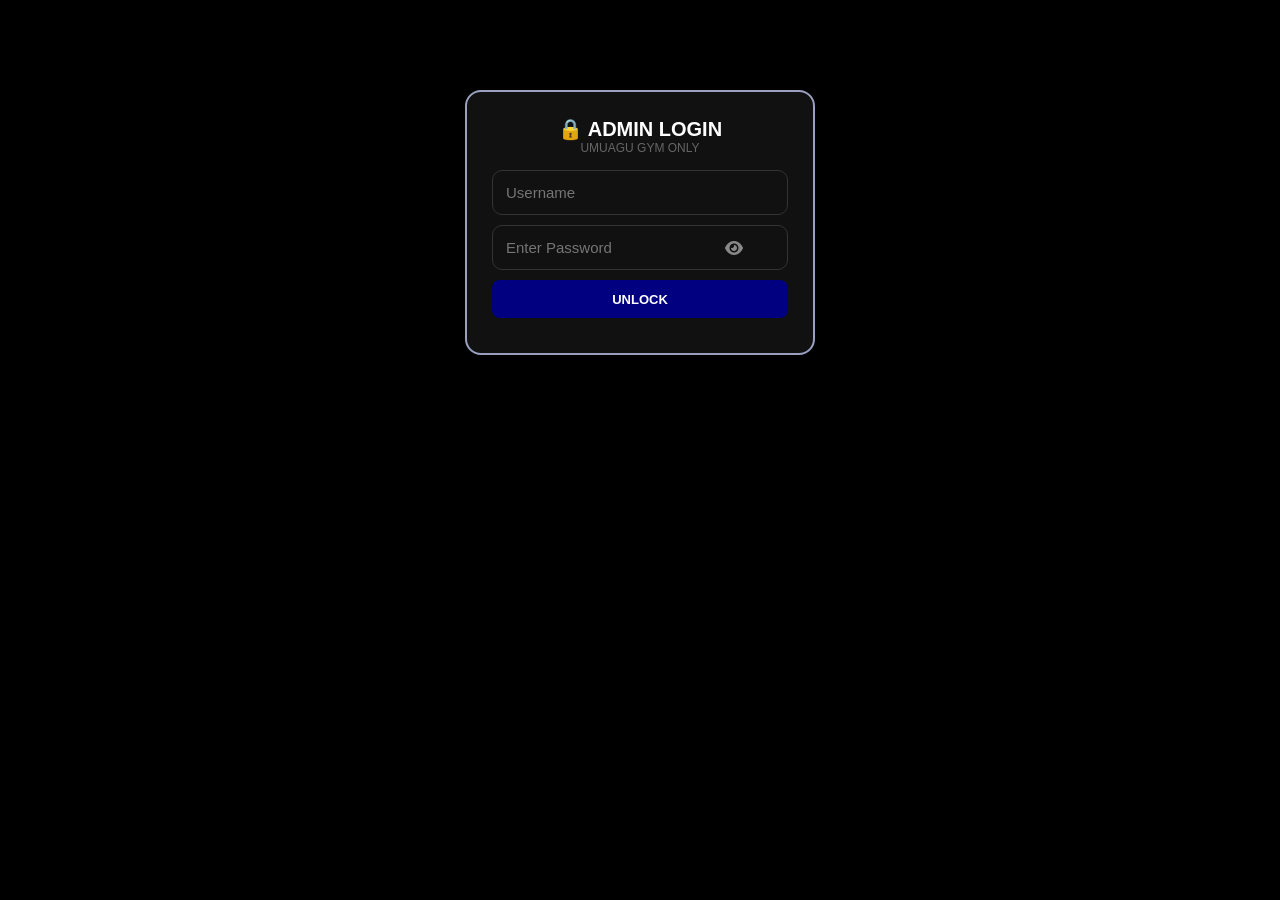
==== commit 40b4ef29: "html" ====
--- a/index.html
+++ b/index.html
@@ -108,6 +108,86 @@
 #receiptModal img,#receiptModal iframe{width:100%;max-height:80vh;border-radius:12px;background:#000}
 input[type=number]::-webkit-outer-spin-button,input[type=number]::-webkit-inner-spin-button{-webkit-appearance:none;margin:0}input[type=number]{-moz-appearance:textfield;appearance:textfield}
 .pass-wrap{position:relative;width:100%;display:flex;align-items:center;justify-content:center}.pass-wrap .search{padding-right:70px !important}#togglePass{position:absolute;right:45px;top:50%;transform:translateY(-70%);cursor:pointer;color:#888;font-size:16px;z-index:2}#passStatus{position:absolute;right:15px;top:50%;transform:translateY(-70%);font-size:16px}
+
+/* ===== STAFF MODAL - Professional ===== */
+.btn-staff-open{
+  background:#0A0A8A; color:#fff; border:none;
+  padding:12px 20px; border-radius:12px;
+  font-size:14px; font-weight:800; cursor:pointer;
+  box-shadow:0 4px 14px rgba(10,10,138,.4);
+}
+.btn-staff-open:hover{ background:#1a1ab0; }
+
+.staff-modal-overlay{
+  display:none; position:fixed; inset:0; z-index:9999;
+  background:rgba(0,0,0,.7); backdrop-filter:blur(4px);
+  align-items:center; justify-content:center; padding:15px;
+}
+.staff-modal-overlay.open{ display:flex; }
+
+.staff-modal{
+  background:#111118; width:100%; max-width:440px;
+  border-radius:18px; padding:20px;
+  border:1px solid #222; color:#fff;
+  max-height:90vh; overflow-y:auto;
+  box-shadow:0 20px 50px rgba(0,0,0,.6);
+}
+.staff-modal-header{
+  display:flex; justify-content:space-between; align-items:flex-start; gap:10px;
+}
+.staff-modal-title{ font-size:19px; font-weight:900; }
+.staff-modal-sub{ font-size:12px; color:#9AA0C0; margin-top:4px; line-height:1.4; }
+.staff-close{
+  background:#222; color:#fff; border:none; width:32px; height:32px;
+  border-radius:50%; cursor:pointer; font-size:14px; flex-shrink:0;
+}
+
+.staff-form{ margin-top:18px; display:flex; flex-direction:column; gap:6px; }
+.staff-form label{ font-size:12px; font-weight:700; color:#9AA0C0; margin-top:8px; }
+.staff-input{
+  background:#1e1e28; color:#fff; border:1px solid #2a2a3a;
+  padding:12px 14px; border-radius:10px; font-size:14px; outline:none; width:100%; box-sizing:border-box;
+}
+.staff-input:focus{ border-color:#0A0A8A; background:#22222f; }
+.staff-input::placeholder{ color:#666; }
+
+.btn-staff-create{
+  margin-top:14px; background:#00C853; color:#fff; border:none;
+  padding:13px; border-radius:10px; font-size:14px; font-weight:800; cursor:pointer;
+}
+.btn-staff-create:disabled{ opacity:.6; }
+
+.staff-msg{
+  font-size:13px; line-height:1.5; min-height:18px; margin-top:6px;
+}
+.staff-msg.success{
+  background:#0f2a1a; border:1px solid #00C853; padding:10px; border-radius:10px; color:#d8ffe8;
+}
+
+.staff-divider{ height:1px; background:#222; margin:18px 0; }
+.staff-list-title{ font-weight:800; font-size:14px; margin-bottom:10px; }
+.staff-list{ display:flex; flex-direction:column; gap:10px; }
+
+.staff-card{
+  background:#1a1a24; border:1px solid #262633; border-radius:12px; padding:12px;
+  display:flex; justify-content:space-between; align-items:center; gap:10px;
+}
+.staff-card-name{ font-weight:800; font-size:14px; }
+.staff-card-meta{ font-size:12px; color:#9AA0C0; margin-top:2px; }
+.staff-badge{
+  font-size:11px; font-weight:800; padding:3px 8px; border-radius:20px; background:#222; color:#fff;
+}
+.staff-badge.active{ background:#0f2a1a; color:#4ade80; }
+.staff-badge.inactive{ background:#2a1212; color:#ff8080; }
+
+.btn-staff-toggle{
+  border:none; padding:8px 12px; border-radius:8px; font-size:12px; font-weight:800; cursor:pointer; white-space:nowrap;
+}
+.btn-staff-toggle.deactivate{ background:#ff3b30; color:#fff; }
+.btn-staff-toggle.activate{ background:#00C853; color:#fff; }
+.btn-copy{
+  background:#0A0A8A; color:#fff; border:none; padding:6px 10px; border-radius:6px; font-size:11px; font-weight:700; cursor:pointer; margin-top:6px;
+}
 </style>
 </head>
 <body>
@@ -115,16 +195,23 @@
   <div style="color:#FFF;font-weight:900;font-size:20px">🔒 ADMIN LOGIN</div>
   <div style="color:#666;font-size:12px;margin-bottom:15px">UMUAGU GYM ONLY</div>
   <form autocomplete="off" onsubmit="event.preventDefault(); checkPassword();">
-  <div class="pass-wrap">
-    <input type="password" id="passInput" placeholder="Enter Password" class="search" style="margin:0 0 10px 0" autocomplete="off">
-    <span id="togglePass"><i class="fa-solid fa-eye"></i></span>
-    <span id="passStatus"></span>
-    </div>
-  <button type="submit" class="btn btn-green">UNLOCK</button>
-</form>
+    <!-- USERNAME - NEW -->
+    <div class="pass-wrap">
+      <input type="text" id="userInput" placeholder="Username" class="search" style="margin:0 0 10px 0" autocomplete="off" autocapitalize="off" spellcheck="false">
+    </div>
+
+    <!-- PASSWORD - SAME AS BEFORE -->
+    <div class="pass-wrap">
+      <input type="password" id="passInput" placeholder="Enter Password" class="search" style="margin:0 0 10px 0" autocomplete="off">
+      <span id="togglePass"><i class="fa-solid fa-eye"></i></span>
+      <span id="passStatus"></span>
+    </div>
+
+    <button type="submit" class="btn btn-green">UNLOCK</button>
+  </form>
   <div id="loginError" style="color:red;font-size:13px;margin-top:10px"></div>
 </div>
-<div id="dashboard">
+<div id="dashboard" style="display: none;">
 <div style="display:flex;justify-content:space-between;align-items:center;padding:10px 0;flex-wrap:wrap;gap:8px">
   <div>
     <h2 style="color:#9AA0C0;margin:0;font-size:18px">UMUAGU GYM ADMIN</h2>
@@ -154,7 +241,130 @@
     </div>
   </div>
 </div>
+
+
     
+<!-- STAFF ACCOUNTS BUTTON - Owner only, showDashboard() will show/hide this -->
+<div id="staffSection" style="display:none; margin:15px 0;">
+  <button onclick="openStaffModal()" class="btn-staff-open">
+    👥 Staff Accounts
+  </button>
+</div>
+
+<!-- ===== REVENUE + REPORTS - EDITED TO MATCH STAFF STYLE ===== -->
+<!-- Now just 3 buttons in one row, like Staff Accounts. Click = popup. -->
+<!-- ===== ALL BUTTONS LEFT TO RIGHT - ONE ROW ===== -->
+<div id="ownerButtons" style="display:grid;grid-template-columns:1fr 1fr; gap: 10px;">
+
+
+  <button onclick="openEverModal()" class="btn-staff-open" style="background:#0AA04A; white-space:nowrap; flex-shrink:0; padding:12px 16px; height:48px; display:flex; align-items:center;">
+    🏆 Total Ever — ₦<span id="totalEver">0</span>
+  </button>
+
+  <button onclick="openReportModal()" class="btn-staff-open" style="background:#fff; color:#0A1633; white-space:nowrap; flex-shrink:0; padding:12px 16px; height:48px; display:flex; align-items:center;">
+    📊 Monthly Reports
+  </button>
+
+  <button onclick="openArchiveModal()" class="btn-staff-open" style="background:#fff; color:#0A1633; white-space:nowrap; flex-shrink:0; padding:12px 16px; height:48px; display:flex; align-items:center;">
+    📦 Past Archive
+  </button>
+
+</div>
+
+<!-- THIS MONTH POPUP - Same style as staffModal -->
+
+<!-- TOTAL EVER POPUP - Same style as staffModal -->
+<div id="everModal" class="staff-modal-overlay" onclick="if(event.target===this) closeEverModal()">
+  <div class="staff-modal">
+    <div class="staff-modal-header">
+      <div>
+        <div class="staff-modal-title">🏆 Total Revenue Ever Generated</div>
+        <div class="staff-modal-sub">All time, never resets.</div>
+      </div>
+      <button onclick="closeEverModal()" class="staff-close">✕</button>
+    </div>
+    <div style="font-size:32px; font-weight:800; margin:10px 0; color:#0AA04A;">₦<span id="totalEver2">0</span></div>
+    <div id="everArchiveMini"></div>
+  </div>
+</div>
+
+<!-- MONTHLY REPORTS POPUP - Same style as staffModal -->
+<div id="reportModal" class="staff-modal-overlay" onclick="if(event.target===this) closeReportModal()">
+  <div class="staff-modal">
+    <div class="staff-modal-header">
+      <div>
+        <div class="staff-modal-title">📊 Monthly Reports</div>
+        <div class="staff-modal-sub">See how many of each plan happened in any month.</div>
+      </div>
+      <button onclick="closeReportModal()" class="staff-close">✕</button>
+    </div>
+    <div class="staff-form">
+      <label>Select Month</label>
+      <select id="reportMonth" class="staff-input">
+        <option value="11-2026">November 2026</option>
+        <option value="10-2026">October 2026</option>
+        <option value="9-2026">September 2026</option>
+      </select>
+      <button onclick="loadMonthlyReport()" class="btn-staff-create">View Report</button>
+      <div id="reportResult" style="margin-top:15px;"></div>
+    </div>
+  </div>
+</div>
+
+<!-- ARCHIVE POPUP - Same style as staffModal -->
+<div id="archiveModal" class="staff-modal-overlay" onclick="if(event.target===this) closeArchiveModal()">
+  <div class="staff-modal">
+    <div class="staff-modal-header">
+      <div>
+        <div class="staff-modal-title">📦 Past Months Archive</div>
+        <div class="staff-modal-sub">History of cleared months.</div>
+      </div>
+      <button onclick="closeArchiveModal()" class="staff-close">✕</button>
+    </div>
+    <div id="archiveList" class="staff-list">
+      <div style="color:#666; font-size:13px;">Loading...</div>
+    </div>
+  </div>
+</div>
+
+<!-- STAFF MODAL - UNTOUCHED, EXACTLY AS YOU SENT -->
+<div id="staffModal" class="staff-modal-overlay" onclick="if(event.target===this) closeStaffModal()">
+  <div class="staff-modal">
+    <div class="staff-modal-header">
+      <div>
+        <div class="staff-modal-title">👥 Staff Accounts</div>
+        <div class="staff-modal-sub">Create logins for your workers. They only see their branch.</div>
+      </div>
+      <button onclick="closeStaffModal()" class="staff-close">✕</button>
+    </div>
+
+    <div class="staff-form">
+      <label>Worker Name</label>
+      <input id="staffName" placeholder="e.g. Chidi" class="staff-input" autocomplete="off">
+
+      <label>Username</label>
+      <input id="staffUser" placeholder="e.g. chidi-enugu" class="staff-input" autocomplete="off">
+
+      <label>Branch</label>
+      <select id="staffBranch" class="staff-input">
+        <option>Enugu</option>
+        <option>Nsukka</option>
+      </select>
+
+      <button onclick="createStaff()" id="createStaffBtn" class="btn-staff-create">
+        Generate Password + Create
+      </button>
+      <div id="staffCreateMsg" class="staff-msg"></div>
+    </div>
+
+    <div class="staff-divider"></div>
+
+    <div class="staff-list-title">Active Accounts</div>
+    <div id="staffList" class="staff-list">
+      <div style="color:#666; font-size:13px;">Loading...</div>
+    </div>
+  </div>
+</div>
    
   </div>
   <div style="display:grid;grid-template-columns:1fr 1fr; justify-content: center; gap: 35px;">
@@ -192,15 +402,9 @@
 </div>
 
 <script>
-const SCRIPT_URL = "https://script.google.com/macros/s/AKfycbyX68zoviOnfHOGZLUQeYgUawDoLQaD4iliWbn57qb2a3DgMOzKQfWw8NvC-uJTJ0J3/exec";
+const SCRIPT_URL = "https://script.google.com/macros/s/AKfycbwiKgERLuu-vXugBYHUy5aQsCMsWcTSvIPKDxiZ9hebpt4fx1Hr0DIBvJtSeajUarsD/exec";
 
 const SCHEDULE_IMG = "schedule.png"; // 2024-06-05 - Updated schedule image
-const LOGINS = {
-  "NSUKKA2024": { branch: "Nsukka", role: "admin", name: "Nsukka Admin" },
-  "ENUGU2024": { branch: "Enugu", role: "admin", name: "Enugu Admin" },
-  "UMUAGU2024": { branch: "All", role: "owner", name: "Owner" }
-};
-
 let currentLogin = null;
 
 function logout(){
@@ -216,32 +420,88 @@
   document.getElementById('loginError').innerText = "";
 }
 
-function checkPassword(){
+async function checkPassword(){
+  const user = document.getElementById('userInput').value.trim();
   const pass = document.getElementById('passInput').value.trim();
-  if(LOGINS[pass]){
-    currentLogin = LOGINS[pass];
-    // NO localStorage save - so next time it must ask again
+  const err = document.getElementById('loginError');
+
+  if(!user || !pass){
+    err.innerText = "Enter username and password";
+    return;
+  }
+
+  err.innerText = "Checking...";
+
+  try{
+    const res = await fetch(SCRIPT_URL + "?action=login&username=" + encodeURIComponent(user) + "&password=" + encodeURIComponent(pass) + "&t=" + Date.now(), {cache:"no-store"});
+    const data = await res.json();
+
+    if(!data.ok){
+      err.innerText = data.msg + " ❌";
+      // Clear password, keep username so they can retry fast
+      document.getElementById('passInput').value = "";
+      return;
+    }
+
+    currentLogin = {
+      branch: data.branch,
+      role: data.role === "staff" ? "admin" : "owner",
+      name: data.name
+    };
+
+    // IMPORTANT: DO NOT save to localStorage - this is what makes it ask every refresh
+    // No localStorage.setItem here on purpose
+
+    // Clear inputs after login so back-button doesn't show password
+    document.getElementById('userInput').value = "";
+    document.getElementById('passInput').value = "";
+    err.innerText = "";
+
+    const staffSec = document.getElementById('staffSection');
+    if(staffSec){
+      staffSec.style.display = (currentLogin.role === "owner") ? "block" : "none";
+      if(currentLogin.role === "owner") loadStaffList();
+    }
+
     showDashboard();
-  } else {
-    document.getElementById('loginError').innerText = "Wrong password! ❌";
+  }catch(e){
+    err.innerText = "Network error, try again";
   }
 }
 
 function showDashboard(){
-  document.getElementById('loginBox').style.display="none";
-  document.getElementById('dashboard').style.display="block";
+  document.getElementById('loginBox').style.display = "none";
+  document.getElementById('dashboard').style.display = "block";
+
   const welcome = document.getElementById('welcomeBranch');
   if(welcome && currentLogin){
     welcome.innerText = `Welcome - ${currentLogin.name}`;
-    if(currentLogin.role === "owner"){ welcome.innerText += " (All Branches)"; }
-    else { welcome.innerText += ` - ${currentLogin.branch} Branch`; }
-  }
+    if(currentLogin.role === "owner"){ 
+      welcome.innerText += " (All Branches)"; 
+    } else { 
+      welcome.innerText += ` - ${currentLogin.branch} Branch`; 
+    }
+  }
+
   const revenueBox = document.getElementById('revenueBox');
   if(currentLogin && currentLogin.role !== "owner"){
     if(revenueBox) revenueBox.style.display = "none";
   } else {
     if(revenueBox) revenueBox.style.display = "block";
   }
+
+    // Total Ever + Monthly Reports + Past Archive - Owner only (same method as Revenue)
+  const ownerBtns = document.getElementById('ownerButtons');
+  if(ownerBtns){
+    ownerBtns.style.display = (currentLogin && currentLogin.role === "owner") ? "grid" : "none";
+  }
+  // Staff Management - Owner only
+  const staffSec = document.getElementById('staffSection');
+  if(staffSec){
+    staffSec.style.display = (currentLogin && currentLogin.role === "owner") ? "block" : "none";
+    if(currentLogin && currentLogin.role === "owner") loadStaffList();
+  }
+
   loadMembers();
 }
 
@@ -260,6 +520,7 @@
   }
 });
 
+// NEW: No more live LOGINS check - we can't know if password is right until server says so
 passInput.addEventListener("input", () => {
   const val = passInput.value.trim();
   const loginError = document.getElementById('loginError');
@@ -267,16 +528,13 @@
     passStatus.innerHTML = "";
     passInput.style.borderColor = "";
     loginError.innerText = "";
-  } else if(LOGINS[val]){
-    passStatus.innerHTML = "✅";
+  } else {
+    // Just neutral - don't show ✅ or ❌ until UNLOCK is pressed
+    passStatus.innerHTML = "";
     passInput.style.borderColor = "#9AA0C0";
     loginError.innerText = "";
-  } else {
-    passStatus.innerHTML = "❌";
-    passInput.style.borderColor = "red";
   }
 });
-
 
 // NO AUTO LOGIN - Always ask for password, always empty
 localStorage.removeItem('umuagu_admin');
@@ -286,10 +544,32 @@
   passInput.value = "";
   passInput.setAttribute('autocomplete','new-password');
 }
+const userInput = document.getElementById('userInput');
+if(userInput){
+  userInput.value = "";
+  userInput.setAttribute('autocomplete','off');
+}
 
 // --- REST OF YOUR FUNCTIONS (unchanged) ---
 function filterTable(){const q=document.getElementById('search').value.toLowerCase().trim();const info=document.getElementById('searchInfo');let visibleCount=0;document.querySelectorAll('table tbody tr').forEach(tr=>{if(tr.innerText.includes('No one')||tr.innerText.includes('No active')||tr.innerText.includes('No expired')||tr.innerText.includes('Loading')){return}const show=q===''||tr.innerText.toLowerCase().includes(q);tr.style.display=show?'':'none';if(show)visibleCount++;});if(q){info.textContent=visibleCount>0?`✅ ${visibleCount} found`:`❌ No results`}else{info.textContent=''}}
-function getExpiryFromPlan(plan, from=new Date()){const d=new Date(from);const p=plan.toLowerCase();if(p.includes("daily"))d.setDate(d.getDate()+1);else if(p.includes("weekly")&&!p.includes("2"))d.setDate(d.getDate()+7);else if(p.includes("2 week"))d.setDate(d.getDate()+14);else if(p.includes("3 months"))d.setMonth(d.getMonth()+3);else if(p.includes("6 months"))d.setMonth(d.getMonth()+6);else d.setMonth(d.getMonth()+1);return d.getFullYear()+"-"+String(d.getMonth()+1).padStart(2,'0')+"-"+String(d.getDate()).padStart(2,'0');}
+function getExpiryFromPlan(plan, from=new Date()){
+  const d = new Date(from);
+  const p = String(plan||"").toLowerCase();
+  let days = 30;
+  if(p.includes("daily")) days = 1;
+  else if(p.includes("2 week")) days = 14;
+  else if(p.includes("weekly")) days = 7;
+  else if(p.includes("3 months")) days = 90;
+  else if(p.includes("6 months")) days = 180;
+  else if(p.includes("monthly")) days = 30;
+  else {
+    const m = p.match(/(\d+)\s*day/);
+    if(m) days = parseInt(m[1],10);
+  }
+  // TODAY counts as Day 1, so + (days - 1)
+  d.setDate(d.getDate() + (days - 1));
+  return d.getFullYear()+"-"+String(d.getMonth()+1).padStart(2,'0')+"-"+String(d.getDate()).padStart(2,'0');
+}
 function parseDate(str){if(!str)return null;const s=String(str).trim();if(s.includes('T')||s.match(/^\d{4}-\d{2}-\d{2}/)){const d=new Date(s);if(!isNaN(d)){d.setHours(0,0,0,0);return d}}if(s.includes('/')){const p=s.split('/');if(p.length===3){const d=new Date(parseInt(p[2]),parseInt(p[1])-1,parseInt(p[0]));if(!isNaN(d)){d.setHours(0,0,0,0);return d}}}const d=new Date(s);if(!isNaN(d)){d.setHours(0,0,0,0);return d}return null}
 let rawDataCache=[];
 function getDynamicPriceAdmin(days, isWith, branch){
@@ -297,7 +577,7 @@
   branch = branch || 'Nsukka';
   var PRICES_ADMIN = {
     Nsukka: {daily_without:2500,weekly_without:7000,twoWeeks_without:13000,twoWeeks_with:43000,monthly_without:20000,monthly_with:70000,threeMonths_without:55000,sixMonths_without:100000},
-    Enugu: {daily_without:2000,weekly_without:5000,twoWeeks_without:10000,twoWeeks_with:40000,monthly_without:17000,monthly_with:67000,threeMonths_without:36000,sixMonths_without:70000}
+    Enugu: {daily_without:2000,weekly_without:5500,twoWeeks_without:10000,twoWeeks_with:40000,monthly_without:17000,monthly_with:67000,threeMonths_without:36000,sixMonths_without:70000}
   };
   var P = PRICES_ADMIN[branch] || PRICES_ADMIN.Nsukka;
   var d=P.daily_without;
@@ -320,7 +600,7 @@
   branch = branch || 'Nsukka';
   var PRICES_ADMIN = {
     Nsukka: {'daily without coaching':2500,'weekly without coaching':7000,'2 weeks without coaching':13000,'2 weeks with coaching':43000,'monthly without coaching':20000,'monthly with coaching':70000,'3 months without coaching':55000,'6 months without coaching':100000},
-    Enugu: {'daily without coaching':2000,'weekly without coaching':5000,'2 weeks without coaching':10000,'2 weeks with coaching':40000,'monthly without coaching':17000,'monthly with coaching':67000,'3 months without coaching':36000,'6 months without coaching':70000}
+    Enugu: {'daily without coaching':2000,'weekly without coaching':5500,'2 weeks without coaching':10000,'2 weeks with coaching':40000,'monthly without coaching':17000,'monthly with coaching':67000,'3 months without coaching':36000,'6 months without coaching':70000}
   };
   var map = PRICES_ADMIN[branch] || PRICES_ADMIN.Nsukka;
   if(map[p]) return map[p];
@@ -486,6 +766,27 @@
 // SEND CARD TO WHATSAPP - ADD THIS FUNCTION
 async function sendCardOnWhatsapp(phone, name, plan, expiry, branch, profileBase64){
   // Create ID card canvas
+ // If caller passed a Drive URL instead of base64, convert it first
+if(profileBase64 && profileBase64.indexOf('drive.google.com') > -1){
+  try{
+    const pid = profileBase64.split('id=')[1]?.split('&')[0] || "";
+    if(pid){
+      const r = await fetch(SCRIPT_URL + "?action=getPhoto&id=" + pid);
+      const jj = await r.json();
+      if(jj.success && jj.base64) profileBase64 = jj.base64;
+    }
+  }catch(e){}
+}
+if(profileBase64 && !profileBase64.startsWith('data:') && profileBase64.indexOf('http') === 0){
+  // Last resort: fetch as blob -> base64 (only works if CORS allows it)
+  try{
+    const rb = await fetch(profileBase64);
+    const bl = await rb.blob();
+    profileBase64 = await new Promise(res=>{
+      const fr = new FileReader(); fr.onload = ()=>res(fr.result); fr.readAsDataURL(bl);
+    });
+  }catch(e){}
+}
   const canvas = document.createElement('canvas');
   canvas.width=600; canvas.height=380;
   const ctx=canvas.getContext('2d');
@@ -493,8 +794,8 @@
   ctx.fillStyle="#000"; ctx.fillRect(0,0,600,380);
   ctx.fillStyle="#9AA0C0"; ctx.fillRect(0,0,600,8);
   // Photo
-  if(profileBase64){
-    const img=new Image(); img.src=profileBase64;
+ if(profileBase64){
+  const img=new Image(); img.crossOrigin="anonymous"; img.src=profileBase64;
     await new Promise(r=>img.onload=r);
     ctx.save();
     ctx.beginPath(); ctx.arc(80,90,55,0,Math.PI*2); ctx.clip();
@@ -550,14 +851,16 @@
   const isPaid=payMethod.includes('Immediately');
  const price=isPaid?getPriceFromPlan(plan, branch):0;
   const expiry=getExpiryFromPlan(plan);
-  const data={
-    name,phone,email,session,plan,goal:"general",
-    payMethod,price,amount:price,expiry,branch,
-    ProfilePic: profilePic // <-- FIX: SAVE TO SHEET
-  };
+// Admin sends photo in same format as website - object with .data
+const cleanBase64 = String(profilePic||"").indexOf('base64,') > -1 ? String(profilePic).split('base64,')[1] : String(profilePic||"");
+const data={
+  name,phone,email,session,plan,goal:"general",
+  payMethod,price,amount:price,expiry,branch,
+  profilePic: { data: cleanBase64, mime: 'image/jpeg', name: 'profile_'+phone+'.jpg' }
+};
   try{
     await fetch(SCRIPT_URL,{method:"POST",mode:"no-cors",body:JSON.stringify(data)});
-    msg.innerHTML='<span style="color:#9AA0C0">✅ Added with photo!</span>';
+msg.innerHTML='<span style="color:#9AA0C0">✅ Sent! Check Active Registrations below to confirm it appeared.</span>';
     setTimeout(()=>{
       document.getElementById('addBox').style.display='none';
       loadMembers();
@@ -609,7 +912,17 @@
 }else diff = m.days || getDaysFromPlan(m.plan) || 7;
         expiryDisplay=`<span style="color:#666">—</span> <small style="color:#9AA0C0">⏸️ ${diff}d pending</small>`;
       } else if(expiry){
-        expiry.setHours(0,0,0,0);diff=Math.ceil((expiry-today)/(1000*60*60*24));
+        // Expiry is 8PM of expiry date
+let expiry8pm = new Date(expiry);
+expiry8pm.setHours(20,0,0,0);
+let now = new Date();
+if(now > expiry8pm){
+  diff = -1; // expired
+} else {
+  // Still active, even if it's the expiry date and before 8PM
+  expiry.setHours(0,0,0,0); today.setHours(0,0,0,0);
+  diff = Math.ceil((expiry - today)/(1000*60*60*24));
+}
         expiryDisplay=expiry.toDateString().slice(4)+` <small style="color:#666">(${diff}d)</small>`;
       } else { expiryDisplay=`<span style="color:#666">—</span>`; }
       const inputId=`days_${idx}`;
@@ -684,7 +997,7 @@
 
 window.openFullCard = function(m){
     const cleanPlan = cleanPlanForCard(m.plan);
-  const profile = m.profile || 'https://ui-avatars.com/api/?name=U&background=0A0A8A&color=9AA0C0&size=300';
+  const profile = m.profile || m.profilePic || m.ProfilePic || 'https://ui-avatars.com/api/?name=U&background=0A0A8A&color=9AA0C0&size=300';
   const qr = `https://api.qrserver.com/v1/create-qr-code/?size=300x300&color=0A0A8A&data=${m.membershipId||m.phone||'test'}`;
 
   document.getElementById('umuaguCard').innerHTML = `
@@ -724,30 +1037,33 @@
     const waUrl = `https://wa.me/${waNum}?text=${encodeURIComponent(waText)}`;
 
     try{
-      const imgEl = document.getElementById('cardProfileImg');
-      if(imgEl && imgEl.src && !imgEl.src.startsWith('data:')){
-        await new Promise((resolve)=>{
-          if(imgEl.complete) resolve();
-          else { imgEl.onload = resolve; imgEl.onerror = resolve; }
+     const imgEl = document.getElementById('cardProfileImg');
+if(imgEl && imgEl.src && !imgEl.src.startsWith('data:') && imgEl.src.indexOf('drive.google.com') > -1){
+  try{
+    const photoId = imgEl.src.split('id=')[1]?.split('&')[0] || "";
+    if(photoId){
+      const res = await fetch(SCRIPT_URL + "?action=getPhoto&id=" + photoId);
+      const j = await res.json();
+      if(j.success && j.base64){
+        imgEl.src = j.base64;
+        await new Promise(r=>{
+          if(imgEl.complete) r();
+          else { imgEl.onload = r; imgEl.onerror = r; setTimeout(r, 1000); }
         });
-        try{
-          const c = document.createElement('canvas');
-          c.width = 300; c.height = 300;
-          const ctx = c.getContext('2d');
-          ctx.drawImage(imgEl, 0, 0, 300, 300);
-          imgEl.src = c.toDataURL('image/jpeg', 0.9);
-          await new Promise(r=>setTimeout(r,300));
-        }catch(e){}
+        await new Promise(r=>setTimeout(r,300));
       }
+    }
+  }catch(e){ console.log("Photo convert failed", e); }
+}
 
       const el = document.getElementById('umuaguCard');
-      const canvas = await html2canvas(el, {
-        scale: 2, 
-        backgroundColor: '#F5F6FB',
-        useCORS: true,
-        allowTaint: true,
-        logging: false
-      });
+   const canvas = await html2canvas(el, {
+  scale: 2, 
+  backgroundColor: '#F5F6FB',
+  useCORS: true,
+  allowTaint: false,
+  logging: false
+});
       
       canvas.toBlob((blob)=>{
         const fileName = `UMUAGU-${m.membershipId||'card'}.png`;
@@ -805,7 +1121,7 @@
   const sel = document.getElementById('addPlan');
   const maps = {
     Nsukka: [['Daily Without Coaching',2500],['Weekly Without Coaching',7000],['2 Weeks Without Coaching',13000],['2 Weeks With Coaching',43000],['Monthly Without Coaching',20000],['Monthly With Coaching',70000],['3 Months Without Coaching',55000],['6 Months Without Coaching',100000]],
-    Enugu: [['Daily Without Coaching',2000],['Weekly Without Coaching',5000],['2 Weeks Without Coaching',10000],['2 Weeks With Coaching',40000],['Monthly Without Coaching',17000],['Monthly With Coaching',67000],['3 Months Without Coaching',36000],['6 Months Without Coaching',70000]]
+    Enugu: [['Daily Without Coaching',2000],['Weekly Without Coaching',5500],['2 Weeks Without Coaching',10000],['2 Weeks With Coaching',40000],['Monthly Without Coaching',17000],['Monthly With Coaching',67000],['3 Months Without Coaching',36000],['6 Months Without Coaching',70000]]
   };
   const list = maps[branch] || maps.Nsukka;
   sel.innerHTML = '<option value="">Select Plan</option>';
@@ -825,19 +1141,225 @@
 function closeSchedule(){
   document.getElementById('scheduleModal').style.display = 'none';
 }
+async function getScheduleFile(){
+  // Get the image as a real file - fast, no html2canvas
+  const res = await fetch(SCHEDULE_IMG);
+  const blob = await res.blob();
+  return new File([blob], "UmuAgu-Weekly-Plan.jpg", {type: "image/jpeg"});
+}
+
 function downloadSchedule(){
+  // Normal download - goes to Downloads folder
   const a = document.createElement('a');
-  a.href = SCHEDULE_IMG;
-  a.download = "UmuAgu-Weekly-Plan.jpg";
-  a.target = "_blank";
+  a.href = SCHEDULE_IMG; // "schedule.jpg"
+  a.download = "UmuAgu-Weekly-Plan.png";
   a.click();
 }
+
 function sendScheduleWhatsApp(){
-  downloadSchedule(); // download first so you can attach it
+  // 1. Download first
+  downloadSchedule();
+
+  // 2. Go straight to THIS person's DM - not share sheet
   const clean = String(currentSchedulePhone).replace(/[^0-9]/g,'').replace(/^0/,'234');
   const text = `Hi ${currentScheduleName} 💪\n\nHere is your *UmuAgu Weekly Plan* 👇\nMorning: 7:30am | Evening: 5:00pm\nBe 5 minutes early. Bring water and a towel!\n\n- UmuAgu Gym`;
-  setTimeout(()=>{ window.location.href = `https://wa.me/${clean}?text=${encodeURIComponent(text)}`; }, 600);
-}
+
+  setTimeout(()=>{
+    window.location.href = `https://wa.me/${clean}?text=${encodeURIComponent(text)}`;
+  }, 800);
+}
+function openStaffModal(){
+  document.getElementById('staffModal').classList.add('open');
+  document.getElementById('staffCreateMsg').innerHTML = "";
+  loadStaffList();
+}
+function closeStaffModal(){
+  document.getElementById('staffModal').classList.remove('open');
+}
+
+async function createStaff(){
+  const name = document.getElementById('staffName').value.trim();
+  const username = document.getElementById('staffUser').value.trim().toLowerCase();
+  const branch = document.getElementById('staffBranch').value;
+  const msg = document.getElementById('staffCreateMsg');
+  const btn = document.getElementById('createStaffBtn');
+
+  if(!name || !username){ msg.innerHTML = "Enter worker name and username"; msg.className = "staff-msg"; return; }
+
+  btn.disabled = true; btn.innerText = "Creating...";
+  try{
+    const res = await fetch(SCRIPT_URL + "?action=createStaff&data=" + encodeURIComponent(JSON.stringify({name, username, branch})) + "&t=" + Date.now());
+    const out = await res.json();
+    if(out.ok){
+      msg.className = "staff-msg success";
+      msg.innerHTML = `✅ Created for <b>${out.name}</b><br>
+        Username: <b>${out.username}</b><br>
+        Password: <b style="font-size:16px; letter-spacing:1px;">${out.password}</b><br>
+        Branch: ${out.branch}<br>
+        <button class="btn-copy" onclick="navigator.clipboard.writeText('${out.password}'); this.innerText='Copied ✅'">📋 Copy Password</button>`;
+      document.getElementById('staffName').value = "";
+      document.getElementById('staffUser').value = "";
+      loadStaffList();
+    } else {
+      msg.className = "staff-msg"; msg.style.color = "#ff8080";
+      msg.innerText = out.msg;
+    }
+  }catch(e){ msg.innerText = "Network error"; }
+  btn.disabled = false; btn.innerText = "Generate Password + Create";
+}
+
+async function loadStaffList(){
+  const listEl = document.getElementById('staffList');
+  try{
+    const res = await fetch(SCRIPT_URL + "?action=listStaff&t=" + Date.now());
+    const list = await res.json();
+    if(!list.length){ listEl.innerHTML = `<div style="color:#666; font-size:13px;">No staff yet</div>`; return; }
+    listEl.innerHTML = list.map(s => `
+      <div class="staff-card">
+        <div>
+          <div class="staff-card-name">${s.name} <span style="color:#666; font-weight:400;">@${s.username}</span></div>
+          <div class="staff-card-meta">${s.branch} • ${s.role}</div>
+        </div>
+        <div style="display:flex; flex-direction:column; align-items:flex-end; gap:6px;">
+          <span class="staff-badge ${s.status === 'Active' ? 'active' : 'inactive'}">${s.status}</span>
+          ${s.role !== 'owner' ? `<button class="btn-staff-toggle ${s.status === 'Active' ? 'deactivate' : 'activate'}" onclick="toggleStaff('${s.username}','${s.status === 'Active' ? 'Inactive' : 'Active'}')">${s.status === 'Active' ? 'Deactivate' : 'Activate'}</button>` : '<span style="font-size:11px; color:#666;">Owner</span>'}
+        </div>
+      </div>`).join('');
+  }catch(e){ listEl.innerHTML = "Error loading"; }
+}
+
+async function toggleStaff(user, status){
+  if(!confirm((status === 'Active' ? 'Activate' : 'Deactivate') + ' ' + user + '?')) return;
+  await fetch(SCRIPT_URL + "?action=toggleStaff&username=" + encodeURIComponent(user) + "&status=" + status);
+  loadStaffList();
+}
+
+// ===== REVENUE + REPORTS JS - EDITED ONLY TO USE POPUPS, SAME FUNCTION NAMES =====
+function openEverModal(){
+  document.getElementById('everModal').classList.add('open');
+  loadArchive();
+}
+function closeEverModal(){
+  document.getElementById('everModal').classList.remove('open');
+}
+function openReportModal(){
+  document.getElementById('reportModal').classList.add('open');
+}
+function closeReportModal(){
+  document.getElementById('reportModal').classList.remove('open');
+}
+function openArchiveModal(){
+  document.getElementById('archiveModal').classList.add('open');
+  loadArchive();
+}
+function closeArchiveModal(){
+  document.getElementById('archiveModal').classList.remove('open');
+}
+
+function loadRevenue() {
+  google.script.run.withSuccessHandler(function(total) {
+    document.getElementById("revenueTotal").innerText = Number(total).toLocaleString();
+    document.getElementById("revenueTotal2").innerText = Number(total).toLocaleString();
+  }).getRevenue();
+  
+  google.script.run.withSuccessHandler(function(totalEver) {
+    document.getElementById("totalEver").innerText = Number(totalEver).toLocaleString();
+    document.getElementById("totalEver2").innerText = Number(totalEver).toLocaleString();
+  }).getTotalEver();
+}
+
+function loadMonthBreakdown() {
+  const now = new Date();
+  const month = now.getMonth() + 1;
+  const year = now.getFullYear();
+  google.script.run.withSuccessHandler(function(res) {
+    if (!res.success || res.plans.length === 0) {
+      document.getElementById("monthBreakdown").innerHTML = "<p style='color:#666; font-size:13px;'>No payments yet this month.</p>";
+      return;
+    }
+    let html = `<table style="width:100%; border-collapse: collapse;">`;
+    html += `<tr style="background:#0A1633; color:white;"><th style="padding:8px; text-align:left;">Plan</th><th>Count</th><th>Revenue</th></tr>`;
+    for (let p of res.plans) {
+      html += `<tr style="border-bottom:1px solid #eee;"><td style="padding:8px;">${p.plan}</td><td style="text-align:center;">${p.count}</td><td style="text-align:right;">₦${p.revenue.toLocaleString()}</td></tr>`;
+    }
+    html += `</table><p style="color:#666; font-size:13px;">Total: ${res.totalCount} payments — ₦${res.totalRevenue.toLocaleString()}</p>`;
+    document.getElementById("monthBreakdown").innerHTML = html;
+  }).getMonthlyReport(month, year);
+}
+
+// ===== FIXED - USES FETCH LIKE STAFF, NOT google.script.run =====
+async function loadMonthlyReport() {
+  const val = document.getElementById("reportMonth").value; // e.g. "10-2026"
+  const parts = val.split("-");
+  const month = parseInt(parts[0]);
+  const year = parseInt(parts[1]);
+
+  const resultEl = document.getElementById("reportResult");
+  resultEl.innerHTML = "Loading...";
+
+  try {
+    const res = await fetch(SCRIPT_URL + "?action=getMonthlyReport&month=" + month + "&year=" + year + "&t=" + Date.now());
+    const data = await res.json();
+    console.log("Monthly Report:", data); // check this if it still fails
+
+    if (!data.success) {
+      resultEl.innerHTML = "No data for this month.";
+      return;
+    }
+    let html = `<h3 style="color:white;">${data.month}/${data.year} — Total: ${data.totalCount} payments — Revenue: ₦${data.totalRevenue.toLocaleString()}</h3>`;
+    html += `<table style="width:100%; border-collapse: collapse; background:white; color:black; border-radius:8px; overflow:hidden;">`;
+    html += `<tr style="background:#0A1633; color:white;"><th style="padding:10px; text-align:left;">Plan</th><th>Count</th><th>Revenue</th></tr>`;
+    for (let p of data.plans) {
+      html += `<tr style="border-bottom:1px solid #ddd;"><td style="padding:10px;">${p.plan}</td><td style="text-align:center;">${p.count}</td><td style="text-align:right;">₦${p.revenue.toLocaleString()}</td></tr>`;
+    }
+    html += `</table>`;
+    if (data.plans.length === 0) html += `<p style="color:white;">No payments in this month.</p>`;
+    resultEl.innerHTML = html;
+  } catch(e) {
+    console.log(e);
+    resultEl.innerHTML = "Error loading report. Check backend - did you redeploy?";
+  }
+}
+
+async function loadArchive() {
+  const listEl = document.getElementById("archiveList");
+  if (!listEl) return;
+  listEl.innerHTML = "Loading...";
+  try {
+    const res = await fetch(SCRIPT_URL + "?action=getArchive&t=" + Date.now());
+    const data = await res.json();
+    console.log("Archive:", data);
+
+    let html = "";
+    for (let i = 1; i < data.length; i++) {
+      html += `<div style="background:#f8f9fa; color:black; padding:12px; border-radius:10px; margin-bottom:8px;"><b>${data[i][0]}</b><br>₦${Number(data[i][1]).toLocaleString()} — Cleared on ${data[i][2]}<br><span style="color:#666; font-size:12px;">Total Ever then: ₦${Number(data[i][3]).toLocaleString()}</span></div>`;
+    }
+    if (data.length <= 1) html = "<p style='color:white;'>No past months yet. First auto-clear happens on 1st of next month.</p>";
+    listEl.innerHTML = html;
+    const everEl = document.getElementById("everArchiveMini");
+    if (everEl) everEl.innerHTML = html;
+  } catch(e) {
+    console.log(e);
+    listEl.innerHTML = "Error loading archive. Did you redeploy?";
+  }
+}
+
+async function loadAvailableMonths() {
+  try {
+    const res = await fetch(SCRIPT_URL + "?action=getAvailableMonths&t=" + Date.now());
+    const months = await res.json();
+    if (!months || months.length === 0) return;
+    const select = document.getElementById("reportMonth");
+    select.innerHTML = "";
+    months.forEach(function(m) {
+      const opt = document.createElement("option");
+      opt.value = m.month + "-" + m.year;
+      opt.textContent = m.label;
+      select.appendChild(opt);
+    });
+  } catch(e) { console.log(e); }
+}
+
 </script>
 <div id="scheduleModal" style="display:none;position:fixed;inset:0;background:rgba(0,0,0,0.95);z-index:99999;overflow:auto;padding:15px">
   <div style="max-width:520px;margin:20px auto;background:#fff;border-radius:16px;padding:12px">
